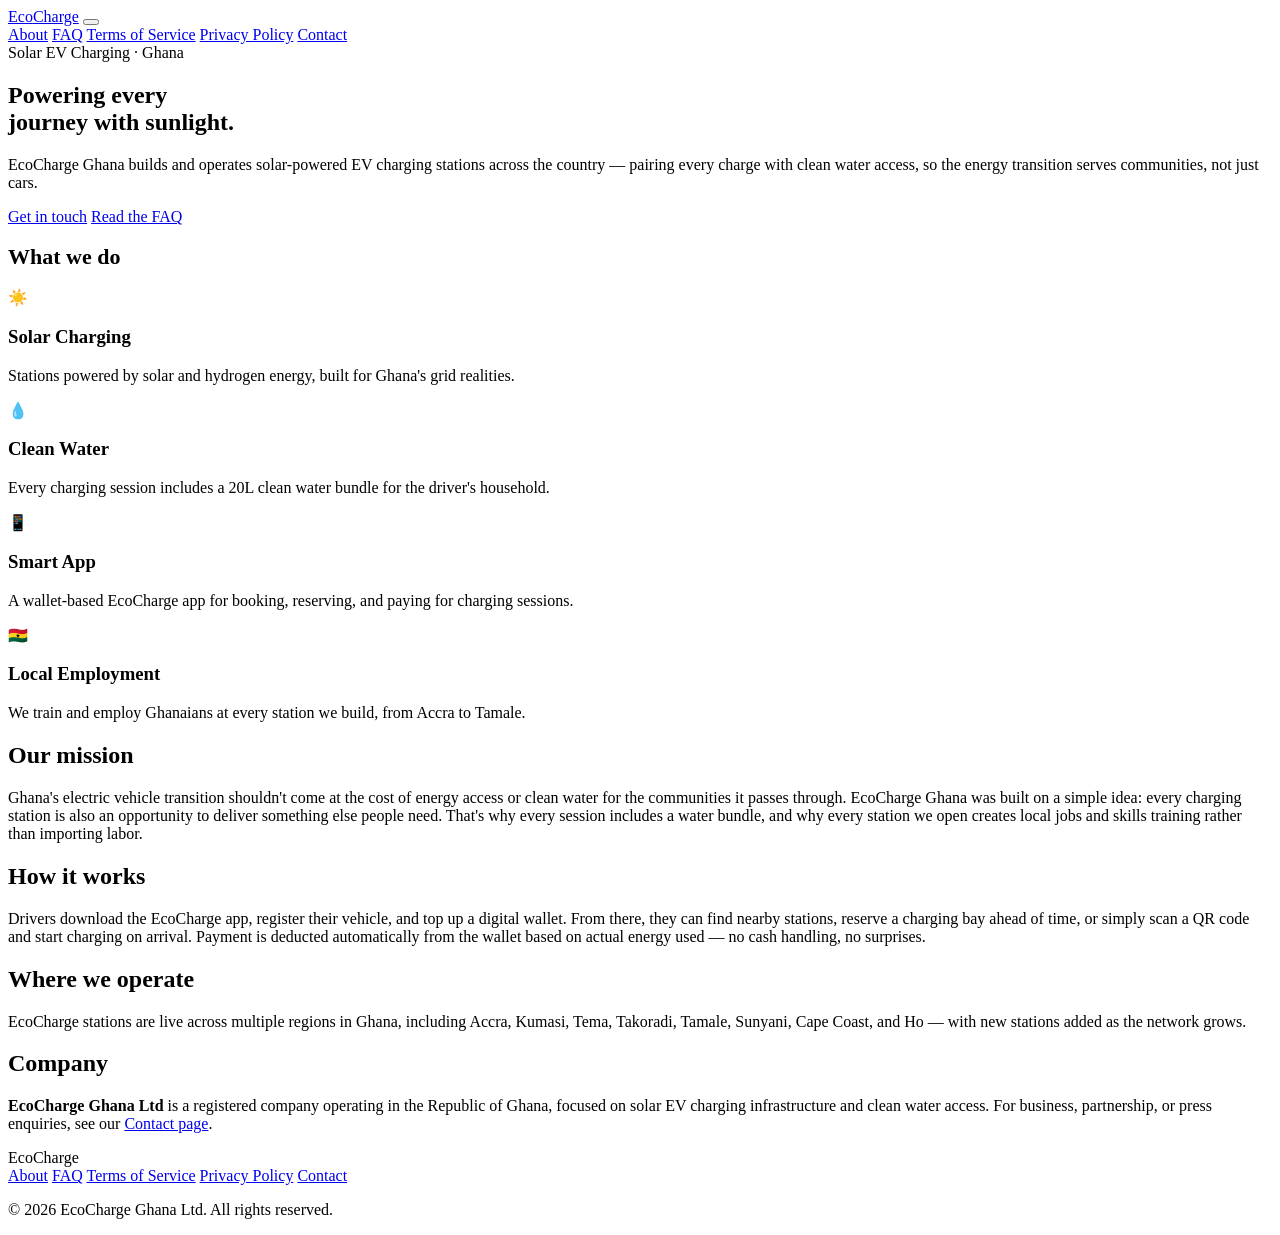
==== index.html @ e4d76555 "Add files via upload" ====
<!DOCTYPE html>
<html lang="en">
<head>
<meta charset="UTF-8">
<meta name="viewport" content="width=device-width, initial-scale=1.0">
<title>EcoCharge Ghana — Solar EV Charging Across Ghana</title>
<meta name="description" content="EcoCharge Ghana operates solar-powered EV charging stations across Ghana, pairing every charge with clean water access and a smart charging app.">
<link rel="stylesheet" href="style.css">
</head>
<body>

<header class="site">
  <div class="nav-wrap">
    <a href="index.html" class="brand"><span class="dot"></span><span class="eco">Eco</span><span class="charge">Charge</span></a>
    <button class="nav-toggle" aria-label="Toggle menu" onclick="document.querySelector('nav.links').classList.toggle('open')">
      <span></span><span></span><span></span>
    </button>
    <nav class="links">
      <a href="index.html" class="active">About</a>
      <a href="faq.html">FAQ</a>
      <a href="terms.html">Terms of Service</a>
      <a href="privacy.html">Privacy Policy</a>
      <a href="contact.html">Contact</a>
    </nav>
  </div>
</header>

<section class="hero">
  <div class="sunburst" aria-hidden="true" id="sunburst"></div>
  <div class="hero-eyebrow">Solar EV Charging · Ghana</div>
  <h1>Powering every<br>journey with <span class="accent">sunlight.</span></h1>
  <p class="lede">EcoCharge Ghana builds and operates solar-powered EV charging stations across the country — pairing every charge with clean water access, so the energy transition serves communities, not just cars.</p>
  <div class="cta-row">
    <a href="contact.html" class="btn btn-primary">Get in touch</a>
    <a href="faq.html" class="btn btn-ghost">Read the FAQ</a>
  </div>
</section>

<section class="pillars">
  <h2 style="font-size:22px;">What we do</h2>
  <div class="pillars-grid">
    <div class="pillar">
      <div class="icon">☀️</div>
      <h3>Solar Charging</h3>
      <p>Stations powered by solar and hydrogen energy, built for Ghana's grid realities.</p>
    </div>
    <div class="pillar">
      <div class="icon">💧</div>
      <h3>Clean Water</h3>
      <p>Every charging session includes a 20L clean water bundle for the driver's household.</p>
    </div>
    <div class="pillar">
      <div class="icon">📱</div>
      <h3>Smart App</h3>
      <p>A wallet-based EcoCharge app for booking, reserving, and paying for charging sessions.</p>
    </div>
    <div class="pillar">
      <div class="icon">🇬🇭</div>
      <h3>Local Employment</h3>
      <p>We train and employ Ghanaians at every station we build, from Accra to Tamale.</p>
    </div>
  </div>
</section>

<main class="page">
  <section class="block">
    <h2>Our mission</h2>
    <p>Ghana's electric vehicle transition shouldn't come at the cost of energy access or clean water for the communities it passes through. EcoCharge Ghana was built on a simple idea: every charging station is also an opportunity to deliver something else people need. That's why every session includes a water bundle, and why every station we open creates local jobs and skills training rather than importing labor.</p>
  </section>

  <section class="block">
    <h2>How it works</h2>
    <p>Drivers download the EcoCharge app, register their vehicle, and top up a digital wallet. From there, they can find nearby stations, reserve a charging bay ahead of time, or simply scan a QR code and start charging on arrival. Payment is deducted automatically from the wallet based on actual energy used — no cash handling, no surprises.</p>
  </section>

  <section class="block">
    <h2>Where we operate</h2>
    <p>EcoCharge stations are live across multiple regions in Ghana, including Accra, Kumasi, Tema, Takoradi, Tamale, Sunyani, Cape Coast, and Ho — with new stations added as the network grows.</p>
  </section>

  <div class="divider"></div>

  <section class="block">
    <h2>Company</h2>
    <p><strong>EcoCharge Ghana Ltd</strong> is a registered company operating in the Republic of Ghana, focused on solar EV charging infrastructure and clean water access. For business, partnership, or press enquiries, see our <a href="contact.html">Contact page</a>.</p>
  </section>
</main>

<footer class="site">
  <div class="footer-wrap">
    <div class="brand"><span class="dot"></span><span class="eco">Eco</span><span class="charge">Charge</span></div>
    <div class="footer-links">
      <a href="index.html">About</a>
      <a href="faq.html">FAQ</a>
      <a href="terms.html">Terms of Service</a>
      <a href="privacy.html">Privacy Policy</a>
      <a href="contact.html">Contact</a>
    </div>
  </div>
  <p class="footer-note">© 2026 EcoCharge Ghana Ltd. All rights reserved.</p>
</footer>

<script>
  const rays = document.getElementById('sunburst');
  for (let i = 0; i < 16; i++) {
    const ray = document.createElement('div');
    ray.className = 'ray';
    ray.style.transform = `translate(-50%,0) rotate(${i * (360/16)}deg)`;
    rays.appendChild(ray);
  }
</script>

</body>
</html>
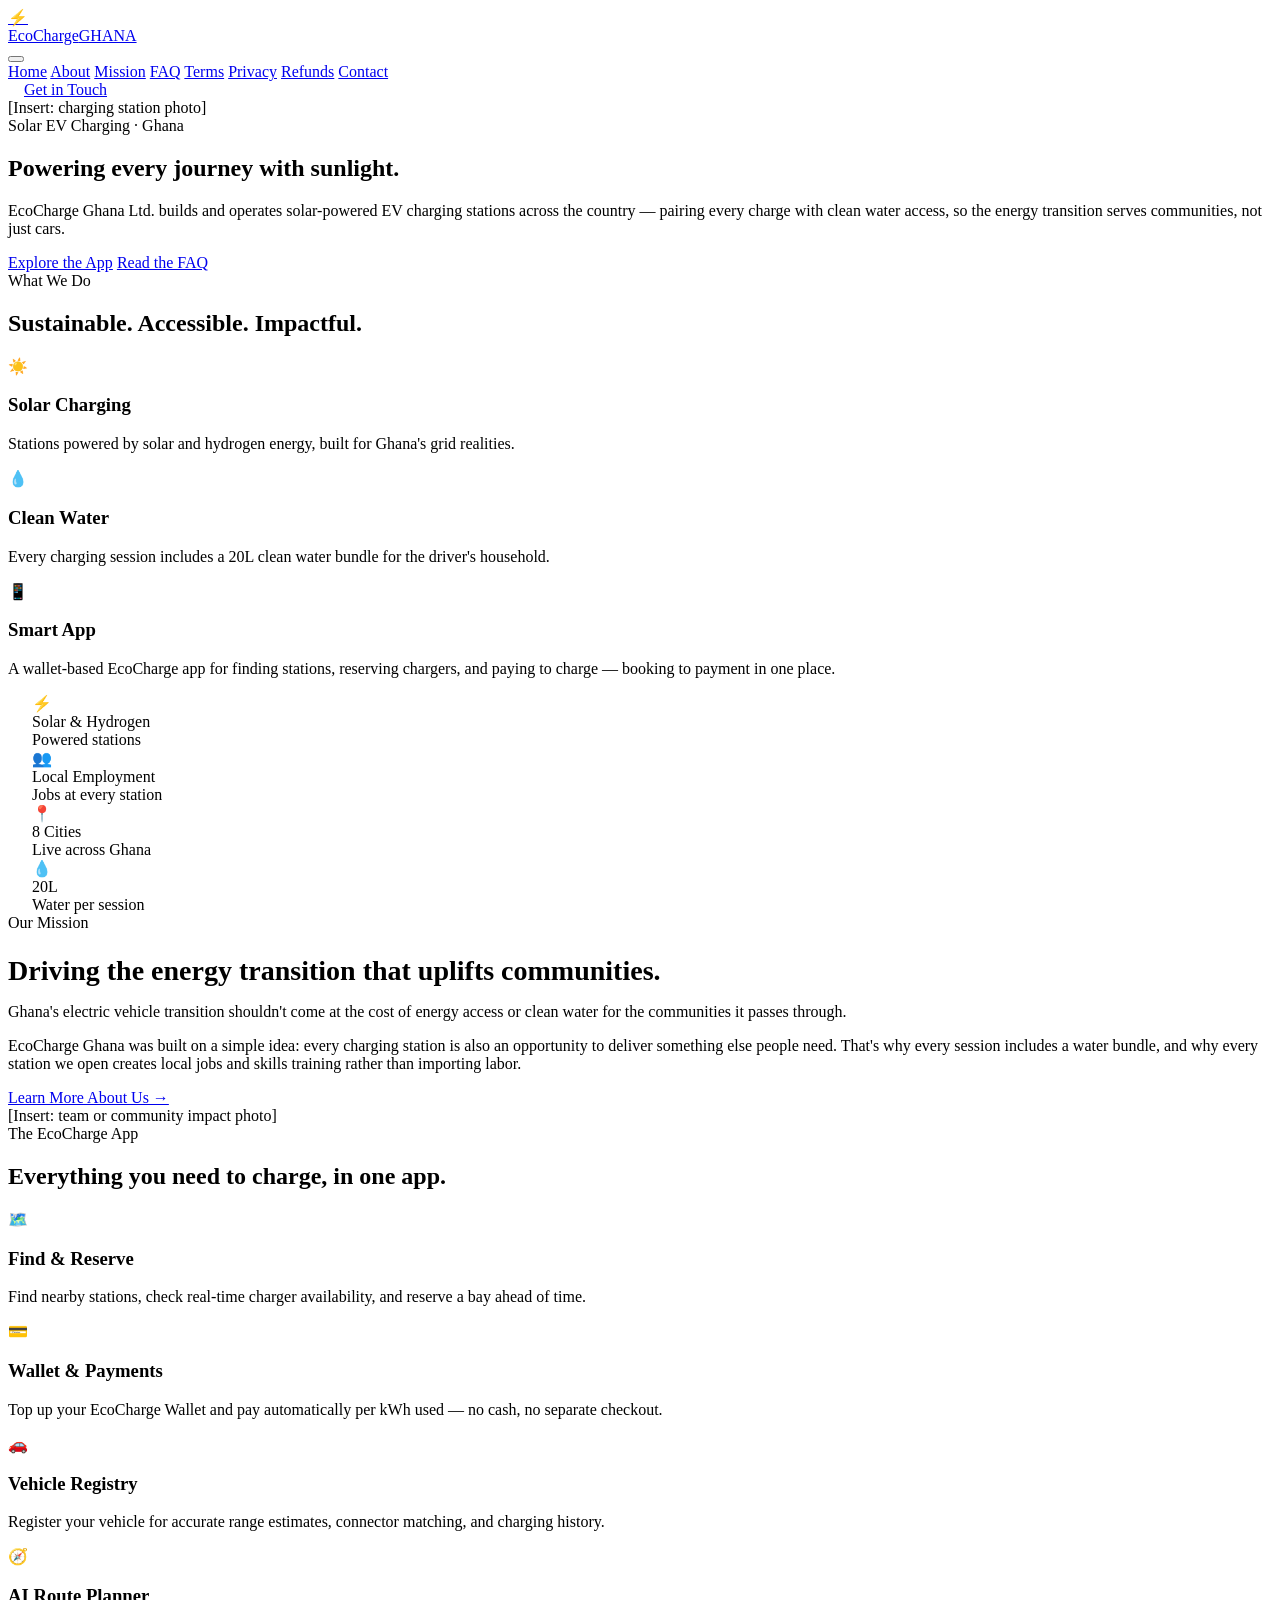
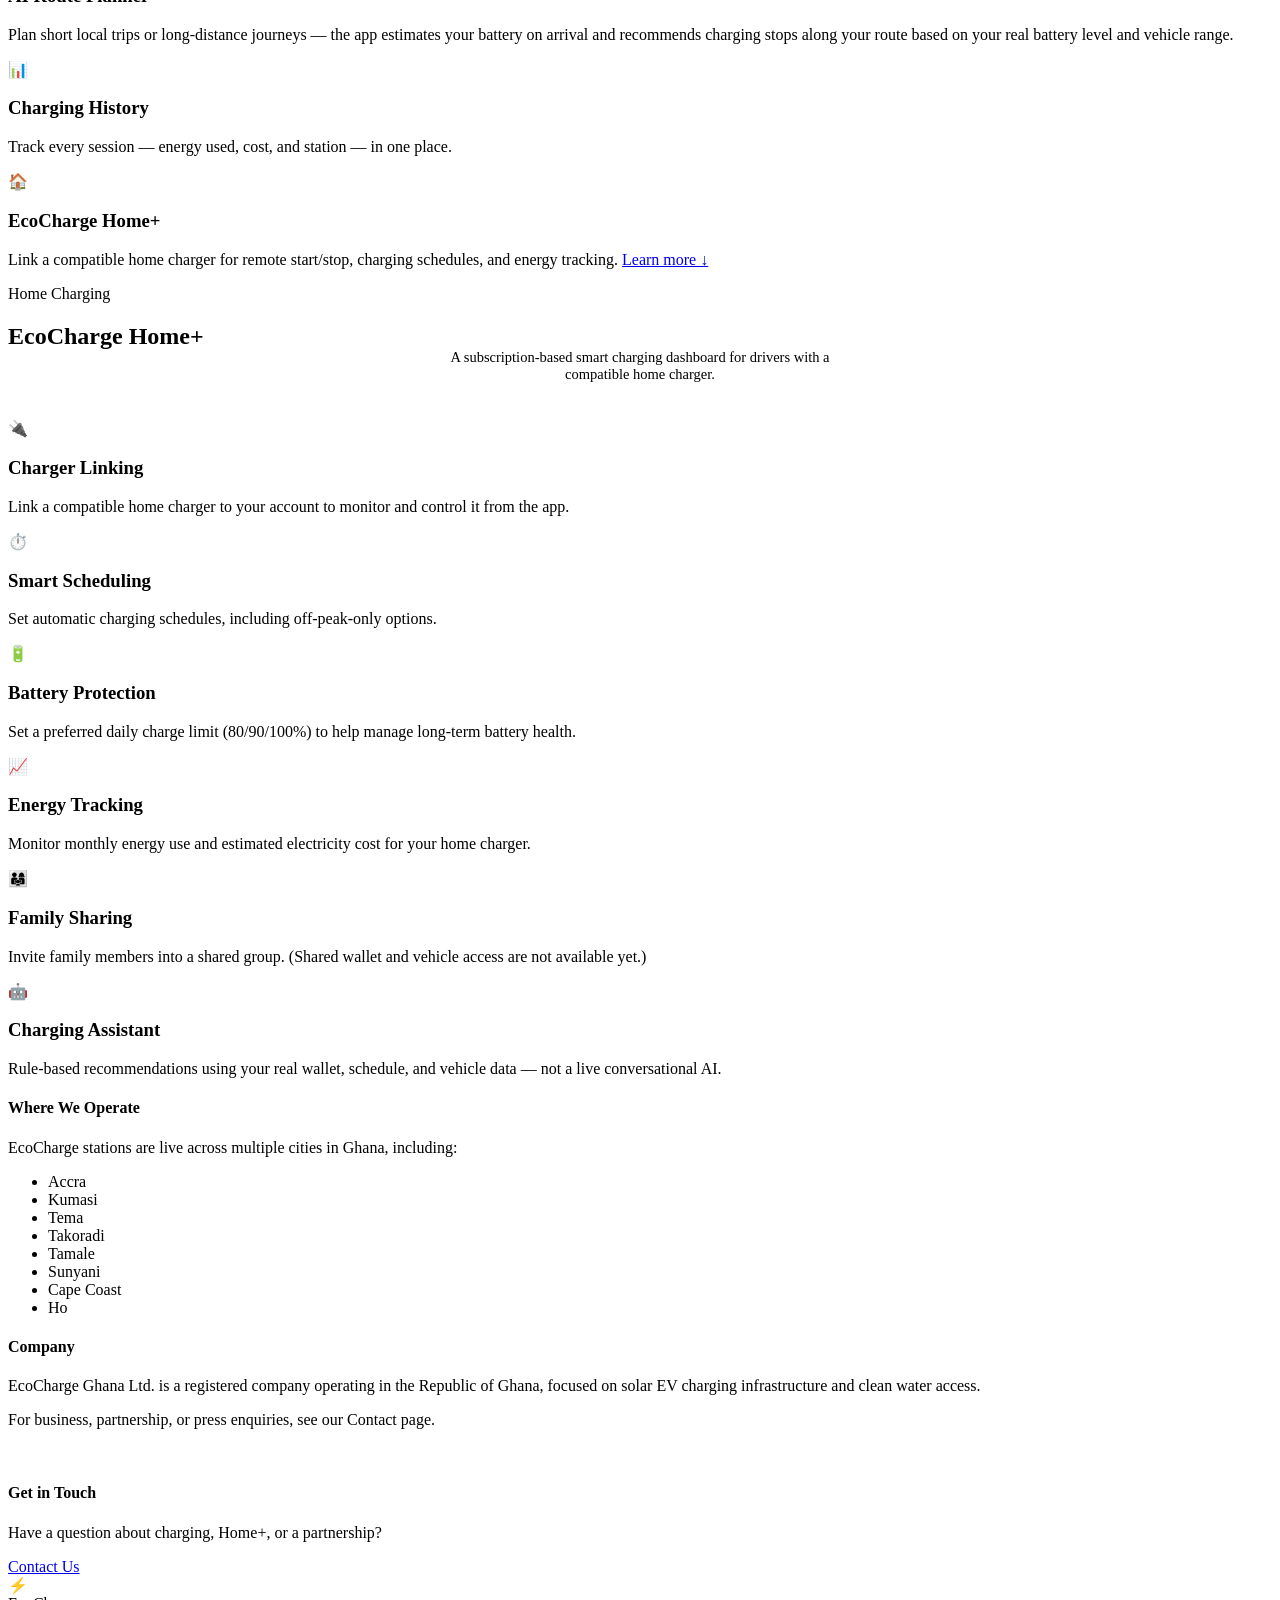
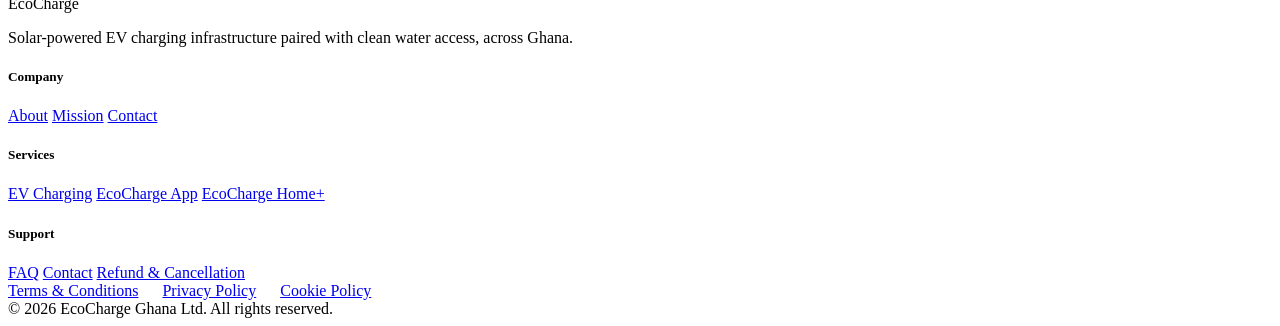
==== commit 9e90785c: "Add files via upload" ====
--- a/index.html
+++ b/index.html
@@ -3,112 +3,229 @@
 <head>
 <meta charset="UTF-8">
 <meta name="viewport" content="width=device-width, initial-scale=1.0">
-<title>EcoCharge Ghana — Solar EV Charging Across Ghana</title>
-<meta name="description" content="EcoCharge Ghana operates solar-powered EV charging stations across Ghana, pairing every charge with clean water access and a smart charging app.">
+<title>EcoCharge Ghana Ltd. — Solar EV Charging Across Ghana</title>
+<meta name="description" content="EcoCharge Ghana Ltd. operates solar-powered EV charging stations across Ghana, pairing every charge with clean water access and a smart charging app with wallet, reservations, and AI trip planning.">
 <link rel="stylesheet" href="style.css">
 </head>
 <body>
 
 <header class="site">
   <div class="nav-wrap">
-    <a href="index.html" class="brand"><span class="dot"></span><span class="eco">Eco</span><span class="charge">Charge</span></a>
+    <a href="index.html" class="brand">
+      <div class="mark">⚡</div>
+      <div class="name">EcoCharge<span class="sub">GHANA</span></div>
+    </a>
     <button class="nav-toggle" aria-label="Toggle menu" onclick="document.querySelector('nav.links').classList.toggle('open')">
       <span></span><span></span><span></span>
     </button>
     <nav class="links">
-      <a href="index.html" class="active">About</a>
+      <a href="index.html" class="active">Home</a>
+      <a href="index.html#about">About</a>
+      <a href="index.html#mission">Mission</a>
       <a href="faq.html">FAQ</a>
-      <a href="terms.html">Terms of Service</a>
-      <a href="privacy.html">Privacy Policy</a>
+      <a href="terms.html">Terms</a>
+      <a href="privacy.html">Privacy</a>
+      <a href="refund.html">Refunds</a>
       <a href="contact.html">Contact</a>
     </nav>
+    <a href="contact.html" class="btn btn-primary" style="margin-left:16px;">Get in Touch</a>
   </div>
 </header>
 
 <section class="hero">
-  <div class="sunburst" aria-hidden="true" id="sunburst"></div>
-  <div class="hero-eyebrow">Solar EV Charging · Ghana</div>
-  <h1>Powering every<br>journey with <span class="accent">sunlight.</span></h1>
-  <p class="lede">EcoCharge Ghana builds and operates solar-powered EV charging stations across the country — pairing every charge with clean water access, so the energy transition serves communities, not just cars.</p>
-  <div class="cta-row">
-    <a href="contact.html" class="btn btn-primary">Get in touch</a>
-    <a href="faq.html" class="btn btn-ghost">Read the FAQ</a>
-  </div>
-</section>
-
-<section class="pillars">
-  <h2 style="font-size:22px;">What we do</h2>
-  <div class="pillars-grid">
-    <div class="pillar">
+  <div class="hero-photo-placeholder"><span class="ph-label">[Insert: charging station photo]</span></div>
+  <div class="hero-inner">
+    <div class="hero-eyebrow">Solar EV Charging · Ghana</div>
+    <h1>Powering every journey with <span class="accent">sunlight.</span></h1>
+    <p class="lede">EcoCharge Ghana Ltd. builds and operates solar-powered EV charging stations across the country — pairing every charge with clean water access, so the energy transition serves communities, not just cars.</p>
+    <div class="cta-row">
+      <a href="index.html#app" class="btn btn-primary">Explore the App</a>
+      <a href="faq.html" class="btn btn-white">Read the FAQ</a>
+    </div>
+  </div>
+</section>
+
+<section class="section" id="about">
+  <span class="section-label">What We Do</span>
+  <h2 class="section-title">Sustainable. Accessible. Impactful.</h2>
+  <div class="grid-3">
+    <div class="feature-card">
       <div class="icon">☀️</div>
       <h3>Solar Charging</h3>
       <p>Stations powered by solar and hydrogen energy, built for Ghana's grid realities.</p>
     </div>
-    <div class="pillar">
+    <div class="feature-card">
       <div class="icon">💧</div>
       <h3>Clean Water</h3>
       <p>Every charging session includes a 20L clean water bundle for the driver's household.</p>
     </div>
-    <div class="pillar">
+    <div class="feature-card">
       <div class="icon">📱</div>
       <h3>Smart App</h3>
-      <p>A wallet-based EcoCharge app for booking, reserving, and paying for charging sessions.</p>
-    </div>
-    <div class="pillar">
-      <div class="icon">🇬🇭</div>
-      <h3>Local Employment</h3>
-      <p>We train and employ Ghanaians at every station we build, from Accra to Tamale.</p>
-    </div>
-  </div>
-</section>
-
-<main class="page">
-  <section class="block">
-    <h2>Our mission</h2>
-    <p>Ghana's electric vehicle transition shouldn't come at the cost of energy access or clean water for the communities it passes through. EcoCharge Ghana was built on a simple idea: every charging station is also an opportunity to deliver something else people need. That's why every session includes a water bundle, and why every station we open creates local jobs and skills training rather than importing labor.</p>
-  </section>
-
-  <section class="block">
-    <h2>How it works</h2>
-    <p>Drivers download the EcoCharge app, register their vehicle, and top up a digital wallet. From there, they can find nearby stations, reserve a charging bay ahead of time, or simply scan a QR code and start charging on arrival. Payment is deducted automatically from the wallet based on actual energy used — no cash handling, no surprises.</p>
-  </section>
-
-  <section class="block">
-    <h2>Where we operate</h2>
-    <p>EcoCharge stations are live across multiple regions in Ghana, including Accra, Kumasi, Tema, Takoradi, Tamale, Sunyani, Cape Coast, and Ho — with new stations added as the network grows.</p>
-  </section>
-
-  <div class="divider"></div>
-
-  <section class="block">
-    <h2>Company</h2>
-    <p><strong>EcoCharge Ghana Ltd</strong> is a registered company operating in the Republic of Ghana, focused on solar EV charging infrastructure and clean water access. For business, partnership, or press enquiries, see our <a href="contact.html">Contact page</a>.</p>
-  </section>
-</main>
+      <p>A wallet-based EcoCharge app for finding stations, reserving chargers, and paying to charge — booking to payment in one place.</p>
+    </div>
+  </div>
+</section>
+
+<div style="padding: 0 24px;">
+  <div class="stat-band">
+    <div class="stat-item"><span class="stat-icon">⚡</span><div><div class="stat-num">Solar &amp; Hydrogen</div><div class="stat-label">Powered stations</div></div></div>
+    <div class="stat-item"><span class="stat-icon">👥</span><div><div class="stat-num">Local Employment</div><div class="stat-label">Jobs at every station</div></div></div>
+    <div class="stat-item"><span class="stat-icon">📍</span><div><div class="stat-num">8 Cities</div><div class="stat-label">Live across Ghana</div></div></div>
+    <div class="stat-item"><span class="stat-icon">💧</span><div><div class="stat-num">20L</div><div class="stat-label">Water per session</div></div></div>
+  </div>
+</div>
+
+<section class="mission-split" id="mission">
+  <div class="mission-inner">
+    <div>
+      <span class="section-label" style="text-align:left;">Our Mission</span>
+      <h2 style="font-size: 28px; margin-bottom: 16px;">Driving the energy transition that uplifts communities.</h2>
+      <p>Ghana's electric vehicle transition shouldn't come at the cost of energy access or clean water for the communities it passes through.</p>
+      <p>EcoCharge Ghana was built on a simple idea: every charging station is also an opportunity to deliver something else people need. That's why every session includes a water bundle, and why every station we open creates local jobs and skills training rather than importing labor.</p>
+      <a href="contact.html" class="btn btn-outline" style="margin-top:8px;">Learn More About Us →</a>
+    </div>
+    <div class="mission-photo-placeholder">[Insert: team or community impact photo]</div>
+  </div>
+</section>
+
+<section class="section" id="app">
+  <span class="section-label">The EcoCharge App</span>
+  <h2 class="section-title">Everything you need to charge, in one app.</h2>
+  <div class="grid-3">
+    <div class="feature-card">
+      <div class="icon">🗺️</div>
+      <h3>Find &amp; Reserve</h3>
+      <p>Find nearby stations, check real-time charger availability, and reserve a bay ahead of time.</p>
+    </div>
+    <div class="feature-card">
+      <div class="icon">💳</div>
+      <h3>Wallet &amp; Payments</h3>
+      <p>Top up your EcoCharge Wallet and pay automatically per kWh used — no cash, no separate checkout.</p>
+    </div>
+    <div class="feature-card">
+      <div class="icon">🚗</div>
+      <h3>Vehicle Registry</h3>
+      <p>Register your vehicle for accurate range estimates, connector matching, and charging history.</p>
+    </div>
+    <div class="feature-card">
+      <div class="icon">🧭</div>
+      <h3>AI Route Planner</h3>
+      <p>Plan short local trips or long-distance journeys — the app estimates your battery on arrival and recommends charging stops along your route based on your real battery level and vehicle range.</p>
+    </div>
+    <div class="feature-card">
+      <div class="icon">📊</div>
+      <h3>Charging History</h3>
+      <p>Track every session — energy used, cost, and station — in one place.</p>
+    </div>
+    <div class="feature-card">
+      <div class="icon">🏠</div>
+      <h3>EcoCharge Home+</h3>
+      <p>Link a compatible home charger for remote start/stop, charging schedules, and energy tracking. <a href="index.html#homeplus">Learn more ↓</a></p>
+    </div>
+  </div>
+</section>
+
+<section class="section" id="homeplus" style="background: var(--card); border-radius: var(--radius); max-width: var(--wide);">
+  <span class="section-label">Home Charging</span>
+  <h2 class="section-title">EcoCharge Home+</h2>
+  <p style="text-align:center; max-width: 56ch; margin: -20px auto 36px; color: var(--muted); font-size: 14.5px;">
+    A subscription-based smart charging dashboard for drivers with a compatible home charger.
+  </p>
+  <div class="grid-3">
+    <div class="feature-card">
+      <div class="icon">🔌</div>
+      <h3>Charger Linking</h3>
+      <p>Link a compatible home charger to your account to monitor and control it from the app.</p>
+    </div>
+    <div class="feature-card">
+      <div class="icon">⏱️</div>
+      <h3>Smart Scheduling</h3>
+      <p>Set automatic charging schedules, including off-peak-only options.</p>
+    </div>
+    <div class="feature-card">
+      <div class="icon">🔋</div>
+      <h3>Battery Protection</h3>
+      <p>Set a preferred daily charge limit (80/90/100%) to help manage long-term battery health.</p>
+    </div>
+    <div class="feature-card">
+      <div class="icon">📈</div>
+      <h3>Energy Tracking</h3>
+      <p>Monitor monthly energy use and estimated electricity cost for your home charger.</p>
+    </div>
+    <div class="feature-card">
+      <div class="icon">👨‍👩‍👧</div>
+      <h3>Family Sharing</h3>
+      <p>Invite family members into a shared group. (Shared wallet and vehicle access are not available yet.)</p>
+    </div>
+    <div class="feature-card">
+      <div class="icon">🤖</div>
+      <h3>Charging Assistant</h3>
+      <p>Rule-based recommendations using your real wallet, schedule, and vehicle data — not a live conversational AI.</p>
+    </div>
+  </div>
+</section>
+
+<div class="lower-band">
+  <div class="lower-inner">
+    <div>
+      <h4>Where We Operate</h4>
+      <p>EcoCharge stations are live across multiple cities in Ghana, including:</p>
+      <ul class="region-list">
+        <li>Accra</li><li>Kumasi</li>
+        <li>Tema</li><li>Takoradi</li>
+        <li>Tamale</li><li>Sunyani</li>
+        <li>Cape Coast</li><li>Ho</li>
+      </ul>
+    </div>
+    <div>
+      <h4>Company</h4>
+      <p>EcoCharge Ghana Ltd. is a registered company operating in the Republic of Ghana, focused on solar EV charging infrastructure and clean water access.</p>
+      <p>For business, partnership, or press enquiries, see our Contact page.</p>
+      <a href="contact.html" class="btn btn-outline" style="border-color: rgba(255,255,255,0.25); color: #fff;">About EcoCharge</a>
+    </div>
+    <div>
+      <h4>Get in Touch</h4>
+      <p>Have a question about charging, Home+, or a partnership?</p>
+      <a href="contact.html" class="btn btn-primary">Contact Us</a>
+    </div>
+  </div>
+</div>
 
 <footer class="site">
-  <div class="footer-wrap">
-    <div class="brand"><span class="dot"></span><span class="eco">Eco</span><span class="charge">Charge</span></div>
-    <div class="footer-links">
-      <a href="index.html">About</a>
+  <div class="footer-inner">
+    <div>
+      <div class="brand"><div class="mark">⚡</div><div class="name">EcoCharge<span class="sub" style="color:rgba(255,255,255,0.5);">GHANA</span></div></div>
+      <p class="desc">Solar-powered EV charging infrastructure paired with clean water access, across Ghana.</p>
+    </div>
+    <div class="footer-col">
+      <h5>Company</h5>
+      <a href="index.html#about">About</a>
+      <a href="index.html#mission">Mission</a>
+      <a href="contact.html">Contact</a>
+    </div>
+    <div class="footer-col">
+      <h5>Services</h5>
+      <a href="index.html#app">EV Charging</a>
+      <a href="index.html#app">EcoCharge App</a>
+      <a href="index.html#homeplus">EcoCharge Home+</a>
+    </div>
+    <div class="footer-col">
+      <h5>Support</h5>
       <a href="faq.html">FAQ</a>
-      <a href="terms.html">Terms of Service</a>
+      <a href="contact.html">Contact</a>
+      <a href="refund.html">Refund &amp; Cancellation</a>
+    </div>
+  </div>
+  <div class="footer-inner" style="grid-template-columns: 1fr; margin-bottom: 0; padding-top: 0;">
+    <div class="footer-col" style="display:flex; gap: 24px; flex-wrap: wrap;">
+      <a href="terms.html">Terms &amp; Conditions</a>
       <a href="privacy.html">Privacy Policy</a>
-      <a href="contact.html">Contact</a>
-    </div>
-  </div>
-  <p class="footer-note">© 2026 EcoCharge Ghana Ltd. All rights reserved.</p>
+      <a href="cookies.html">Cookie Policy</a>
+    </div>
+  </div>
+  <div class="footer-bottom">© 2026 EcoCharge Ghana Ltd. All rights reserved.</div>
 </footer>
-
-<script>
-  const rays = document.getElementById('sunburst');
-  for (let i = 0; i < 16; i++) {
-    const ray = document.createElement('div');
-    ray.className = 'ray';
-    ray.style.transform = `translate(-50%,0) rotate(${i * (360/16)}deg)`;
-    rays.appendChild(ray);
-  }
-</script>
 
 </body>
 </html>
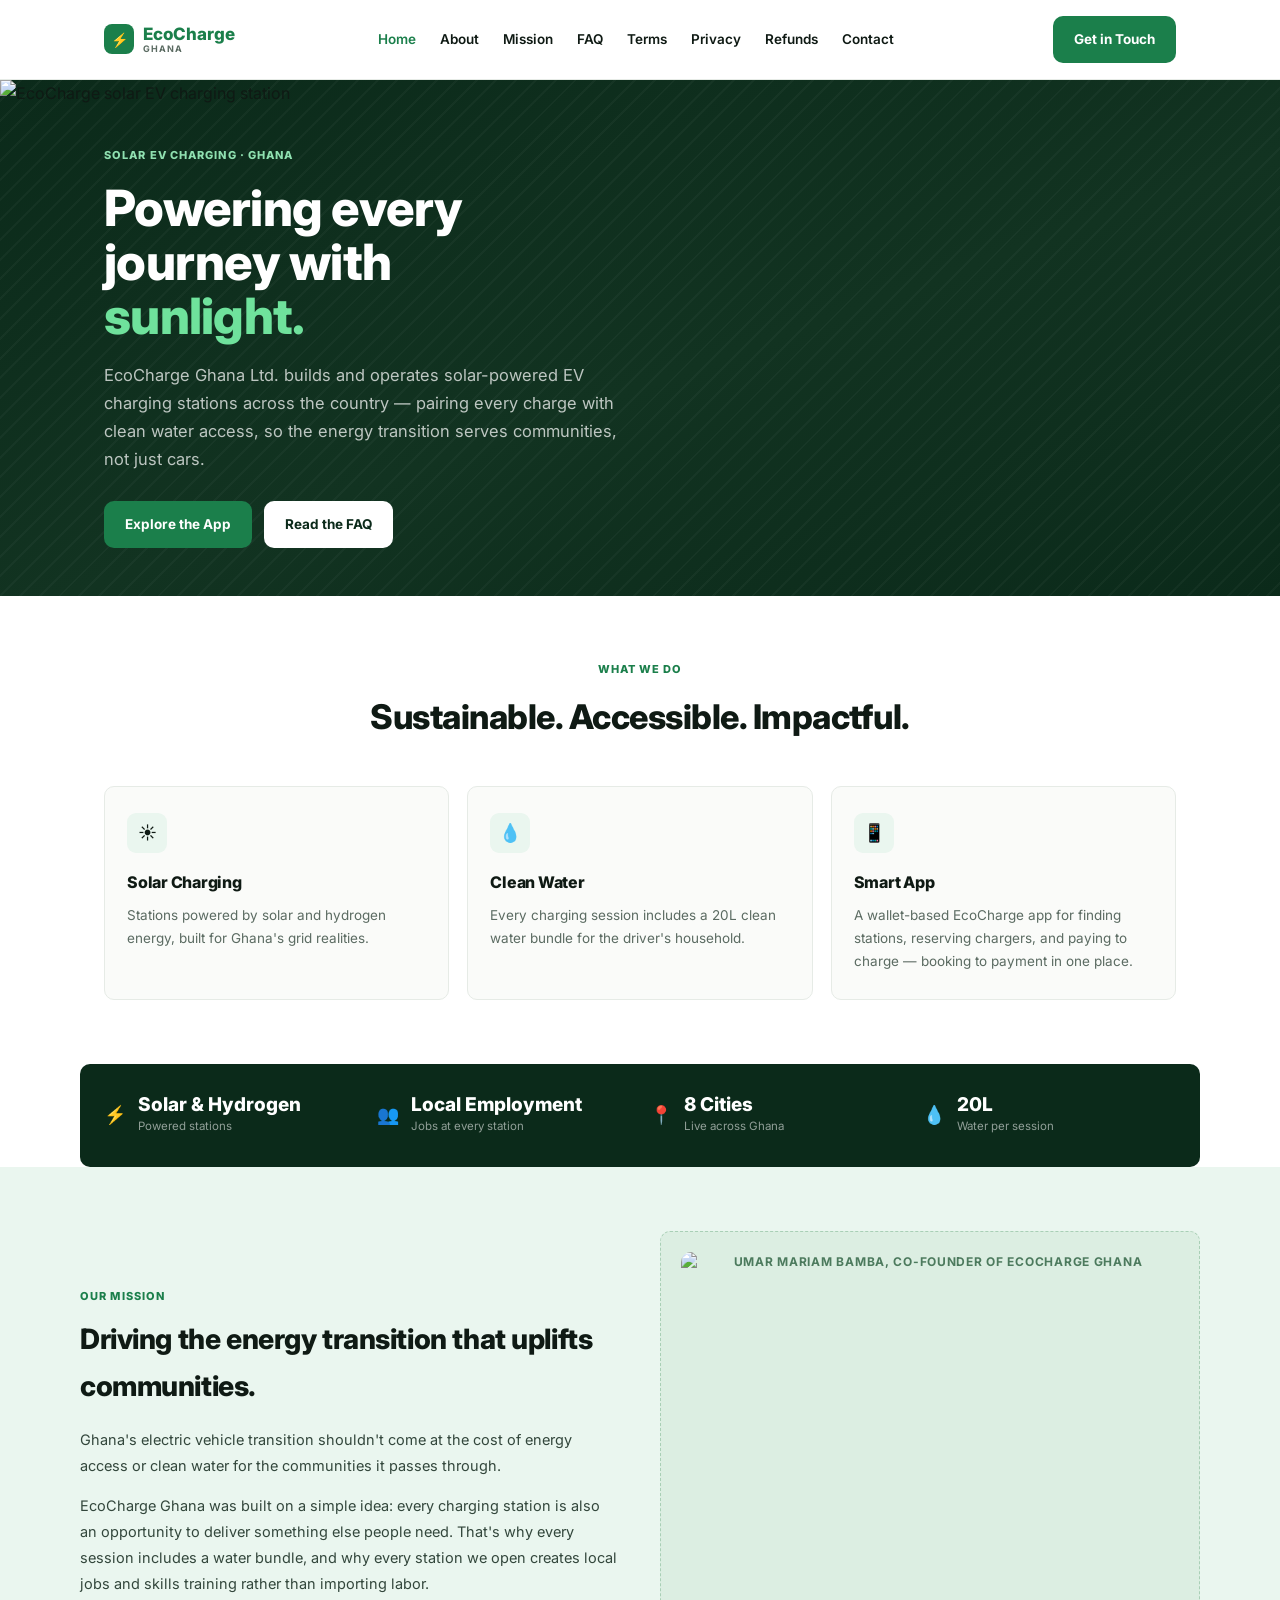
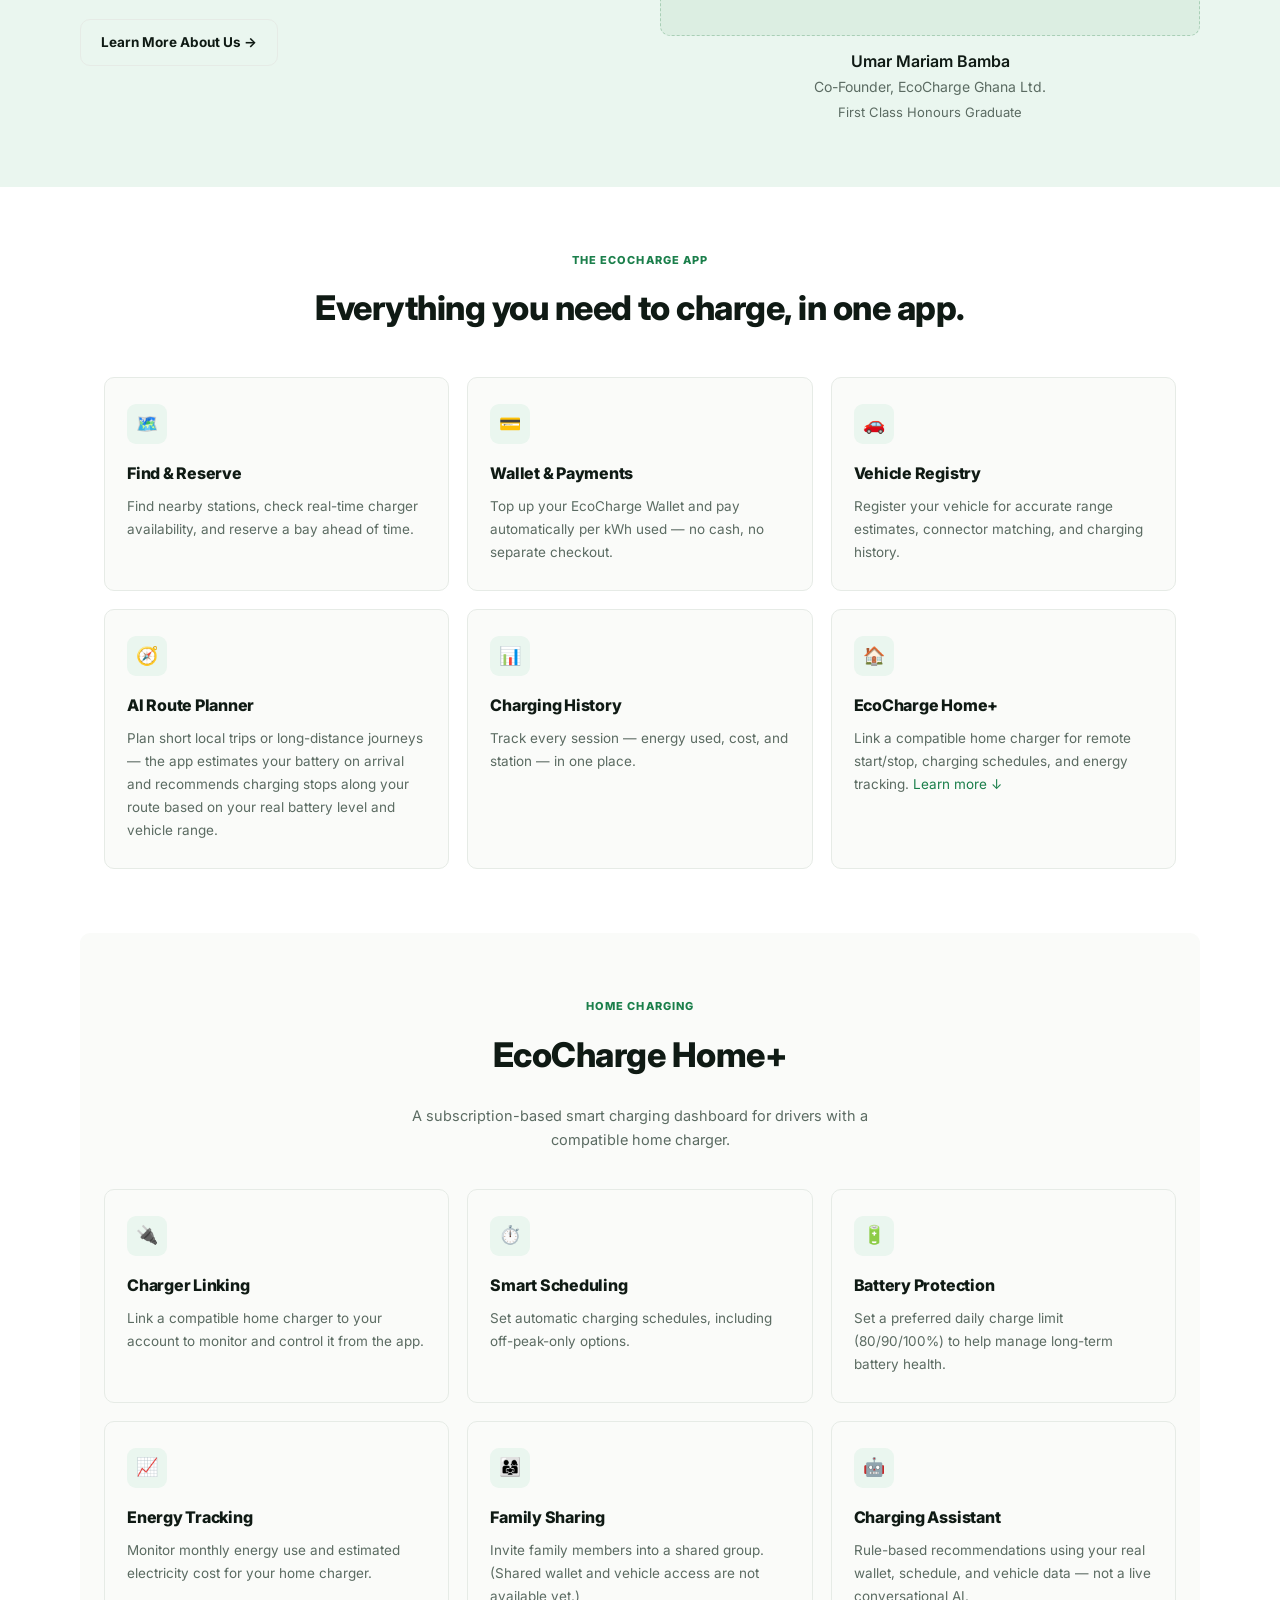
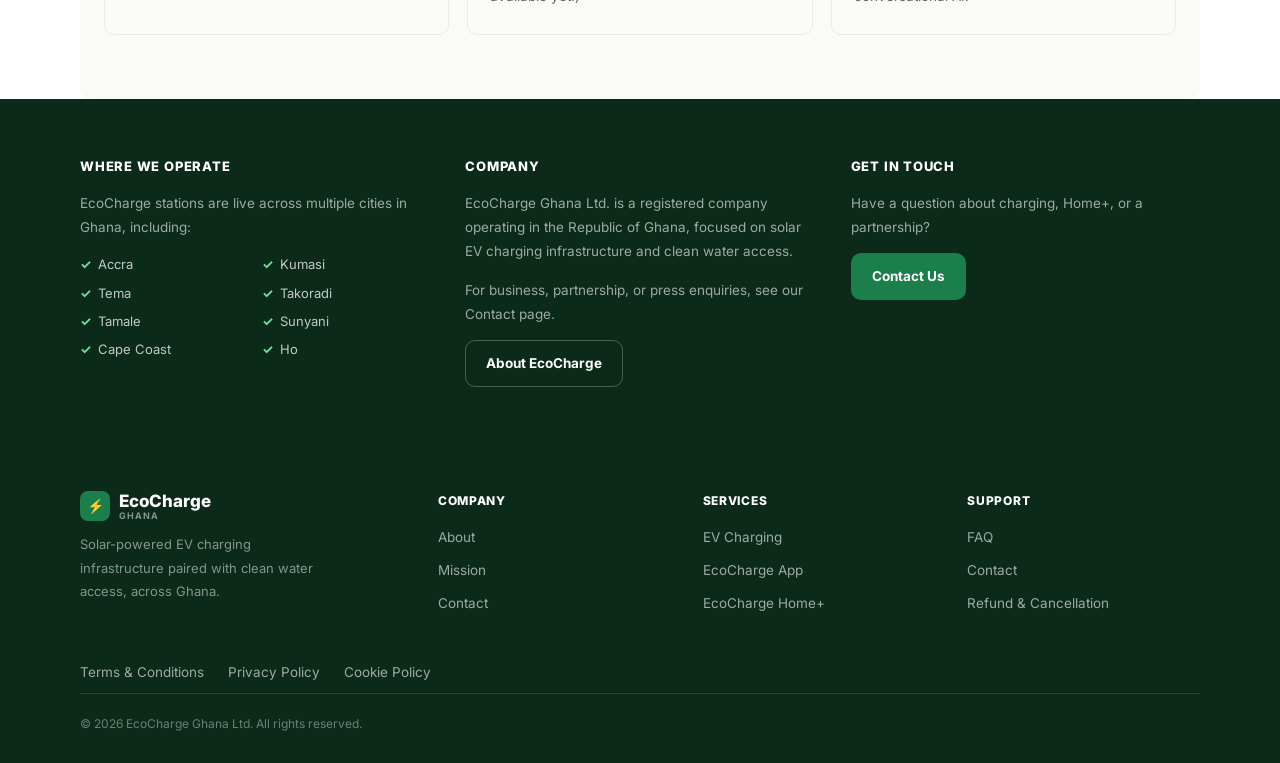
==== commit d1d0b90e: "Update index.html" ====
--- a/index.html
+++ b/index.html
@@ -33,7 +33,9 @@
 </header>
 
 <section class="hero">
-  <div class="hero-photo-placeholder"><span class="ph-label">[Insert: charging station photo]</span></div>
+  <div class="hero-photo-placeholder">
+    <img src="images/station-hero.jpg" alt="EcoCharge solar EV charging station" style="width:100%; height:100%; object-fit:cover; display:block;">
+  </div>
   <div class="hero-inner">
     <div class="hero-eyebrow">Solar EV Charging · Ghana</div>
     <h1>Powering every journey with <span class="accent">sunlight.</span></h1>
@@ -85,7 +87,16 @@
       <p>EcoCharge Ghana was built on a simple idea: every charging station is also an opportunity to deliver something else people need. That's why every session includes a water bundle, and why every station we open creates local jobs and skills training rather than importing labor.</p>
       <a href="contact.html" class="btn btn-outline" style="margin-top:8px;">Learn More About Us →</a>
     </div>
-    <div class="mission-photo-placeholder">[Insert: team or community impact photo]</div>
+       <div>
+      <div class="mission-photo-placeholder">
+        <img src="images/cofounder.jpg" alt="Umar Mariam Bamba, Co-Founder of EcoCharge Ghana" style="width:100%; height:100%; object-fit:cover; display:block; border-radius: var(--radius, 12px);">
+      </div>
+      <div style="text-align:center; margin-top:12px;">
+        <div style="font-weight:600; font-size:16px;">Umar Mariam Bamba</div>
+        <div style="color:var(--muted); font-size:14px;">Co-Founder, EcoCharge Ghana Ltd.</div>
+        <div style="color:var(--muted); font-size:13px; margin-top:2px;">First Class Honours Graduate</div>
+      </div>
+    </div>
   </div>
 </section>
 
--- a/style.css
+++ b/style.css
@@ -0,0 +1,224 @@
+/* ============================================================
+   EcoCharge Ghana — Public Website v2
+   Design direction: professional Ghanaian clean-energy/tech company.
+   Green primary, deep-forest dark sections, clean white sections.
+   Minimal rounding (8-10px), no glassmorphism, no heavy gradients.
+   Typography: Inter throughout (one clean sans, no serif pairing).
+   ============================================================ */
+
+@import url('https://fonts.googleapis.com/css2?family=Inter:wght@400;500;600;700;800;900&display=swap');
+
+:root {
+  --bg: #FFFFFF;
+  --ink: #0F1A14;
+  --green: #1B7F4B;
+  --green-dark: #135C38;
+  --green-pale: #EAF6EF;
+  --forest: #0B2A1A;
+  --forest-2: #0E3521;
+  --muted: #5B6B62;
+  --line: #E6EBE6;
+  --card: #FAFBF9;
+  --max: 760px;
+  --wide: 1120px;
+  --radius: 10px;
+}
+
+* { box-sizing: border-box; margin: 0; padding: 0; }
+html { scroll-behavior: smooth; }
+body {
+  background: var(--bg);
+  color: var(--ink);
+  font-family: 'Inter', sans-serif;
+  font-size: 16px;
+  line-height: 1.7;
+  -webkit-font-smoothing: antialiased;
+}
+a { color: var(--green); text-decoration: none; }
+a:hover { text-decoration: underline; }
+a:focus-visible, button:focus-visible { outline: 2px solid var(--green); outline-offset: 3px; }
+h1, h2, h3 { font-family: 'Inter', sans-serif; font-weight: 800; letter-spacing: -0.015em; color: var(--ink); }
+img { max-width: 100%; display: block; }
+
+/* ── NAV ── */
+header.site {
+  position: sticky; top: 0; z-index: 50;
+  background: rgba(255,255,255,0.95);
+  backdrop-filter: blur(8px);
+  border-bottom: 1px solid var(--line);
+}
+.nav-wrap {
+  max-width: var(--wide); margin: 0 auto;
+  display: flex; align-items: center; justify-content: space-between;
+  padding: 16px 24px;
+}
+.brand { display: flex; align-items: center; gap: 9px; }
+.brand .mark {
+  width: 30px; height: 30px; border-radius: 8px;
+  background: var(--green); display: flex; align-items: center; justify-content: center;
+  color: #fff; font-size: 14px;
+}
+.brand .name { font-weight: 800; font-size: 17px; line-height: 1.1; }
+.brand .name .sub { display: block; font-size: 9px; font-weight: 700; letter-spacing: 0.12em; color: var(--muted); margin-top: 1px; }
+
+nav.links { display: flex; gap: 24px; align-items: center; }
+nav.links a { color: var(--ink); font-weight: 600; font-size: 13.5px; }
+nav.links a:hover { color: var(--green); text-decoration: none; }
+nav.links a.active { color: var(--green); }
+
+.nav-toggle { display: none; background: none; border: none; cursor: pointer; padding: 6px; }
+.nav-toggle span { display: block; width: 20px; height: 2px; background: var(--ink); margin: 5px 0; }
+
+@media (max-width: 860px) {
+  nav.links {
+    position: absolute; top: 100%; left: 0; right: 0;
+    background: var(--bg); border-bottom: 1px solid var(--line);
+    flex-direction: column; align-items: flex-start; gap: 0; padding: 6px 0;
+    display: none;
+  }
+  nav.links.open { display: flex; }
+  nav.links a { padding: 13px 24px; width: 100%; border-bottom: 1px solid var(--line); }
+  .nav-toggle { display: block; }
+}
+
+.btn {
+  display: inline-flex; align-items: center; gap: 7px;
+  font-weight: 700; font-size: 13.5px;
+  padding: 11px 20px; border-radius: var(--radius); cursor: pointer; border: 1.5px solid transparent;
+}
+.btn-primary { background: var(--green); color: #fff; }
+.btn-primary:hover { background: var(--green-dark); text-decoration: none; }
+.btn-outline { background: transparent; color: var(--ink); border-color: var(--line); }
+.btn-outline:hover { border-color: var(--green); color: var(--green); text-decoration: none; }
+.btn-white { background: #fff; color: var(--forest); }
+.btn-white:hover { background: #f0f0f0; text-decoration: none; }
+
+/* ── HERO ── */
+.hero {
+  position: relative; overflow: hidden;
+  min-height: 480px;
+  display: flex; align-items: flex-end;
+  background: linear-gradient(160deg, #0B2A1A 0%, #123321 55%, #0B2A1A 100%);
+}
+.hero-photo-placeholder {
+  position: absolute; inset: 0;
+  background: repeating-linear-gradient(135deg, rgba(255,255,255,0.03) 0px, rgba(255,255,255,0.03) 2px, transparent 2px, transparent 14px);
+  display: flex; align-items: center; justify-content: center;
+}
+.hero-photo-placeholder .ph-label {
+  color: rgba(255,255,255,0.25); font-size: 12px; font-weight: 700; letter-spacing: 0.08em; text-transform: uppercase;
+  border: 1.5px dashed rgba(255,255,255,0.2); border-radius: 10px; padding: 10px 18px;
+}
+.hero-inner {
+  position: relative; z-index: 2;
+  max-width: var(--wide); margin: 0 auto; width: 100%;
+  padding: 60px 24px 48px;
+}
+.hero-eyebrow {
+  display: inline-block; font-size: 11px; font-weight: 800; letter-spacing: 0.1em; text-transform: uppercase;
+  color: #8FE0B0; margin-bottom: 16px;
+}
+.hero h1 {
+  color: #fff; font-size: clamp(32px, 5vw, 50px); line-height: 1.08; max-width: 14ch; margin-bottom: 18px;
+}
+.hero h1 .accent { color: #6FE29C; }
+.hero p.lede { color: rgba(255,255,255,0.72); max-width: 52ch; font-size: 16.5px; margin-bottom: 28px; }
+.hero .cta-row { display: flex; gap: 12px; flex-wrap: wrap; }
+
+/* ── SECTIONS ── */
+section.section { max-width: var(--wide); margin: 0 auto; padding: 64px 24px; }
+.section-label { font-size: 11px; font-weight: 800; letter-spacing: 0.1em; text-transform: uppercase; color: var(--green); text-align: center; display: block; margin-bottom: 10px; }
+.section-title { font-size: clamp(24px, 3.4vw, 34px); text-align: center; max-width: 30ch; margin: 0 auto 40px; }
+
+.grid-3 { display: grid; grid-template-columns: repeat(3, 1fr); gap: 18px; }
+@media (max-width: 760px) { .grid-3 { grid-template-columns: 1fr; } }
+.feature-card {
+  background: var(--card); border: 1px solid var(--line); border-radius: var(--radius);
+  padding: 26px 22px;
+}
+.feature-card .icon { width: 40px; height: 40px; border-radius: 9px; background: var(--green-pale); display: flex; align-items: center; justify-content: center; font-size: 18px; margin-bottom: 16px; }
+.feature-card h3 { font-size: 16px; margin-bottom: 8px; }
+.feature-card p { font-size: 13.5px; color: var(--muted); line-height: 1.7; }
+
+/* ── DARK STAT BAND ── */
+.stat-band {
+  background: var(--forest); border-radius: var(--radius);
+  padding: 30px 24px;
+  display: grid; grid-template-columns: repeat(4, 1fr); gap: 20px;
+  max-width: var(--wide); margin: 0 auto;
+}
+@media (max-width: 760px) { .stat-band { grid-template-columns: 1fr 1fr; } }
+.stat-item { display: flex; align-items: center; gap: 12px; }
+.stat-item .stat-icon { color: #6FE29C; font-size: 18px; flex-shrink: 0; }
+.stat-item .stat-num { color: #fff; font-weight: 800; font-size: 19px; line-height: 1.2; }
+.stat-item .stat-label { color: rgba(255,255,255,0.55); font-size: 11.5px; }
+
+/* ── MISSION SPLIT ── */
+.mission-split {
+  background: var(--green-pale);
+  padding: 64px 24px;
+}
+.mission-inner { max-width: var(--wide); margin: 0 auto; display: grid; grid-template-columns: 1fr 1fr; gap: 40px; align-items: center; }
+@media (max-width: 860px) { .mission-inner { grid-template-columns: 1fr; } }
+.mission-inner p { color: #33473C; font-size: 14.5px; margin-bottom: 14px; line-height: 1.8; }
+.mission-photo-placeholder {
+  aspect-ratio: 4/3; border-radius: var(--radius);
+  background: #DCEEE2; border: 1.5px dashed #A9CFB6;
+  display: flex; align-items: center; justify-content: center;
+  color: #4C7A5D; font-size: 12px; font-weight: 700; letter-spacing: 0.06em; text-transform: uppercase; text-align: center; padding: 20px;
+}
+
+/* ── LOWER DARK BAND (where we operate / company / contact) ── */
+.lower-band { background: var(--forest); color: #fff; padding: 56px 24px; }
+.lower-inner { max-width: var(--wide); margin: 0 auto; display: grid; grid-template-columns: 1fr 1fr 1fr; gap: 36px; }
+@media (max-width: 860px) { .lower-inner { grid-template-columns: 1fr; } }
+.lower-inner h4 { color: #fff; font-size: 13px; font-weight: 800; letter-spacing: 0.06em; text-transform: uppercase; margin-bottom: 14px; }
+.lower-inner p { color: rgba(255,255,255,0.6); font-size: 13.5px; line-height: 1.8; margin-bottom: 14px; }
+.region-list { list-style: none; display: grid; grid-template-columns: 1fr 1fr; gap: 6px 14px; }
+.region-list li { color: rgba(255,255,255,0.75); font-size: 13px; display: flex; align-items: center; gap: 7px; }
+.region-list li::before { content: '✓'; color: #6FE29C; font-weight: 700; }
+
+/* ── MAIN (legal/FAQ pages) ── */
+main.page { max-width: var(--max); margin: 0 auto; padding: 0 24px 96px; }
+main.page h1.page-title { font-size: clamp(28px, 4.2vw, 38px); margin: 44px 0 8px; }
+main.page p.subtitle { color: var(--muted); font-size: 14px; margin-bottom: 36px; }
+main.page .decision-flag {
+  background: #FFF7E6; border: 1px solid #F3D98B; color: #7A5B00;
+  border-radius: 8px; padding: 10px 14px; font-size: 12.5px; font-weight: 700; display: inline-block; margin: 4px 0 14px;
+}
+
+section.block { margin-bottom: 40px; }
+section.block h2 { font-size: 19px; margin-bottom: 10px; }
+section.block p, section.block li { color: #2A382F; font-size: 15px; }
+section.block ul { padding-left: 20px; margin-top: 8px; }
+section.block li { margin-bottom: 6px; }
+.divider { height: 1px; background: var(--line); margin: 36px 0; }
+
+/* ── FAQ ── */
+.faq-category { font-size: 12px; font-weight: 800; letter-spacing: 0.08em; text-transform: uppercase; color: var(--green); margin: 30px 0 6px; }
+.faq-category:first-of-type { margin-top: 6px; }
+details.faq-item { border-bottom: 1px solid var(--line); padding: 16px 0; }
+details.faq-item summary { cursor: pointer; font-weight: 700; font-size: 15.5px; list-style: none; display: flex; justify-content: space-between; align-items: center; gap: 12px; }
+details.faq-item summary::-webkit-details-marker { display: none; }
+details.faq-item summary::after { content: '+'; font-size: 19px; color: var(--green); flex-shrink: 0; font-weight: 400; }
+details.faq-item[open] summary::after { content: '–'; }
+details.faq-item .faq-a { margin-top: 10px; color: var(--muted); font-size: 14.5px; }
+
+/* ── CONTACT ── */
+.contact-grid { display: grid; grid-template-columns: 1fr 1fr; gap: 12px; margin-top: 22px; }
+@media (max-width: 600px) { .contact-grid { grid-template-columns: 1fr; } }
+.contact-card { background: var(--card); border: 1px solid var(--line); border-radius: var(--radius); padding: 18px; display: flex; gap: 13px; align-items: flex-start; }
+.contact-card .icon-wrap { width: 34px; height: 34px; border-radius: 8px; background: var(--green-pale); color: var(--green); display: flex; align-items: center; justify-content: center; flex-shrink: 0; font-size: 15px; }
+.contact-card .label { font-size: 10.5px; color: var(--muted); text-transform: uppercase; letter-spacing: 0.05em; margin-bottom: 3px; }
+.contact-card .value { font-weight: 700; font-size: 14.5px; }
+
+/* ── FOOTER ── */
+footer.site { background: var(--forest); color: rgba(255,255,255,0.7); padding: 48px 24px 28px; }
+.footer-inner { max-width: var(--wide); margin: 0 auto; display: grid; grid-template-columns: 1.4fr 1fr 1fr 1fr; gap: 32px; margin-bottom: 36px; }
+@media (max-width: 760px) { .footer-inner { grid-template-columns: 1fr 1fr; } }
+.footer-inner .brand .name { color: #fff; }
+.footer-inner p.desc { font-size: 13px; color: rgba(255,255,255,0.5); margin-top: 12px; line-height: 1.8; max-width: 32ch; }
+.footer-col h5 { color: #fff; font-size: 12px; font-weight: 800; letter-spacing: 0.06em; text-transform: uppercase; margin-bottom: 14px; }
+.footer-col a { display: block; color: rgba(255,255,255,0.6); font-size: 13.5px; margin-bottom: 10px; }
+.footer-col a:hover { color: #6FE29C; text-decoration: none; }
+.footer-bottom { max-width: var(--wide); margin: 0 auto; border-top: 1px solid rgba(255,255,255,0.12); padding-top: 20px; font-size: 12px; color: rgba(255,255,255,0.4); }
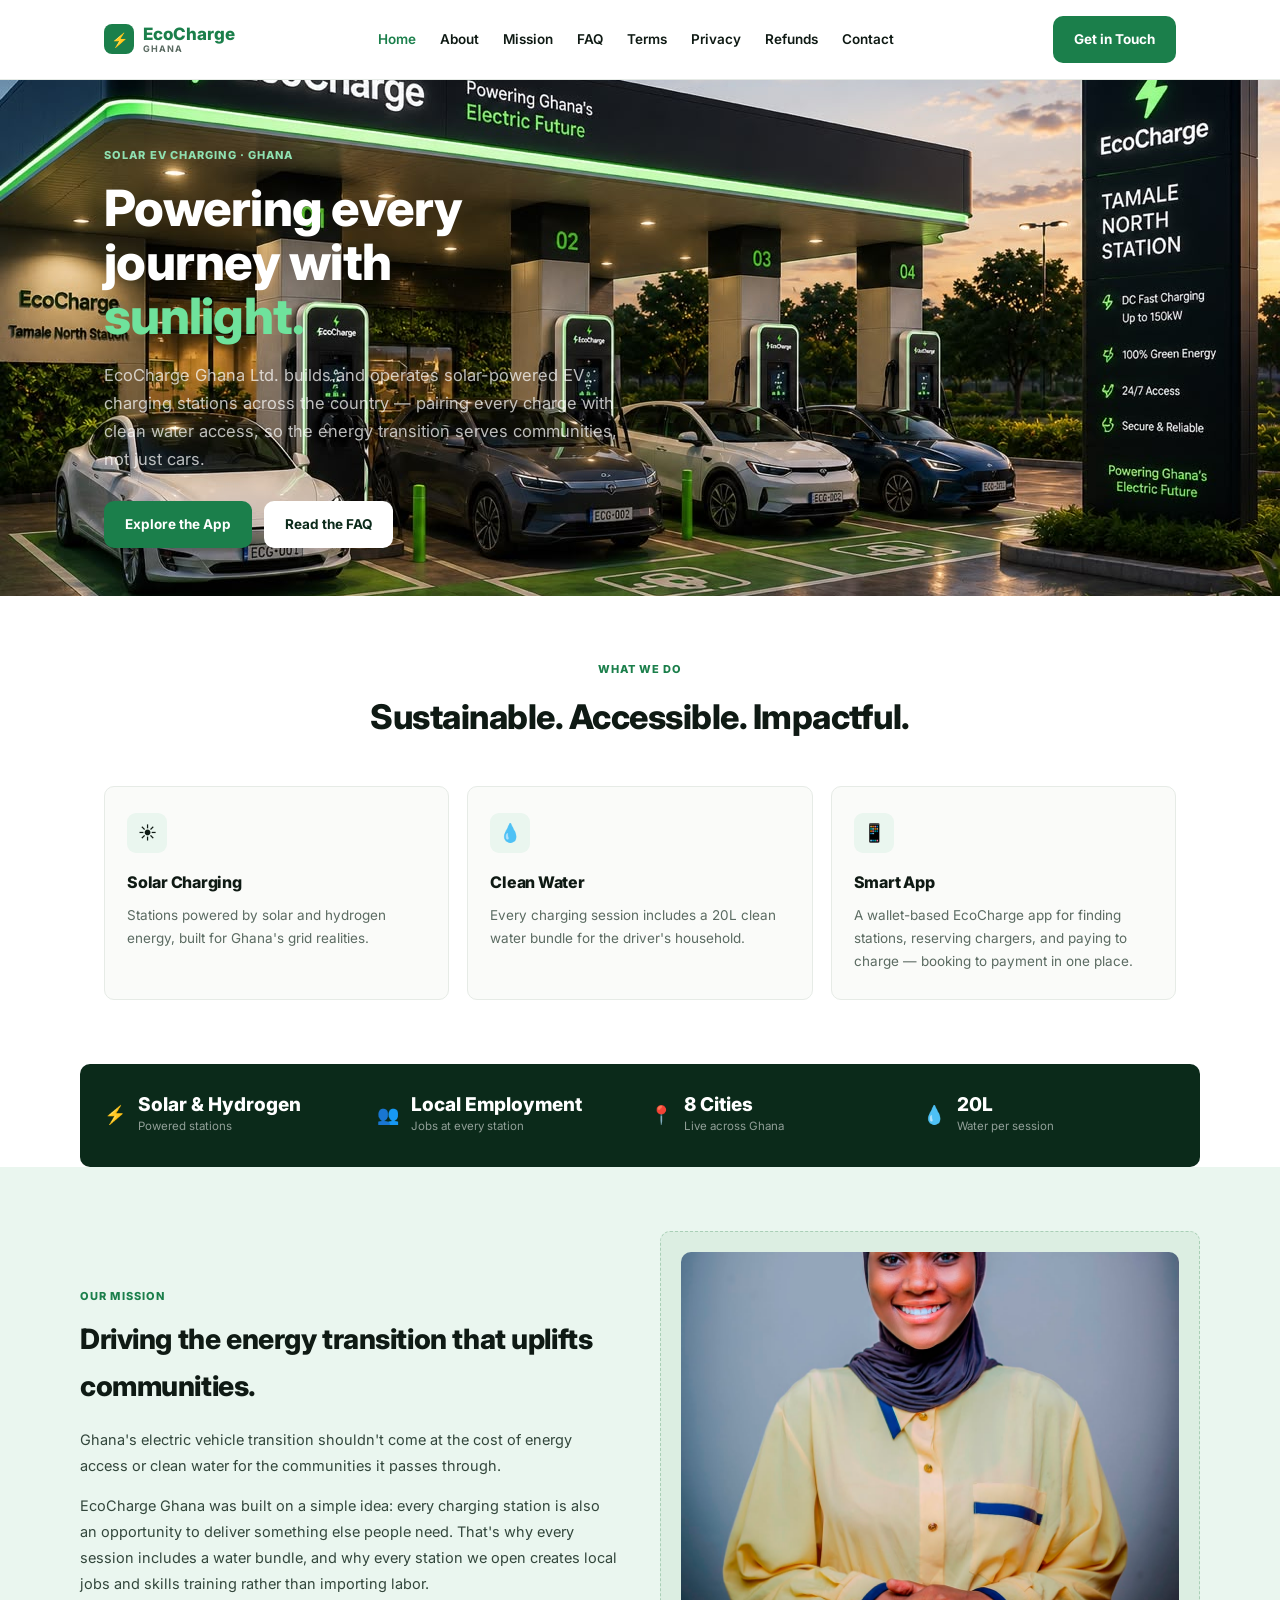
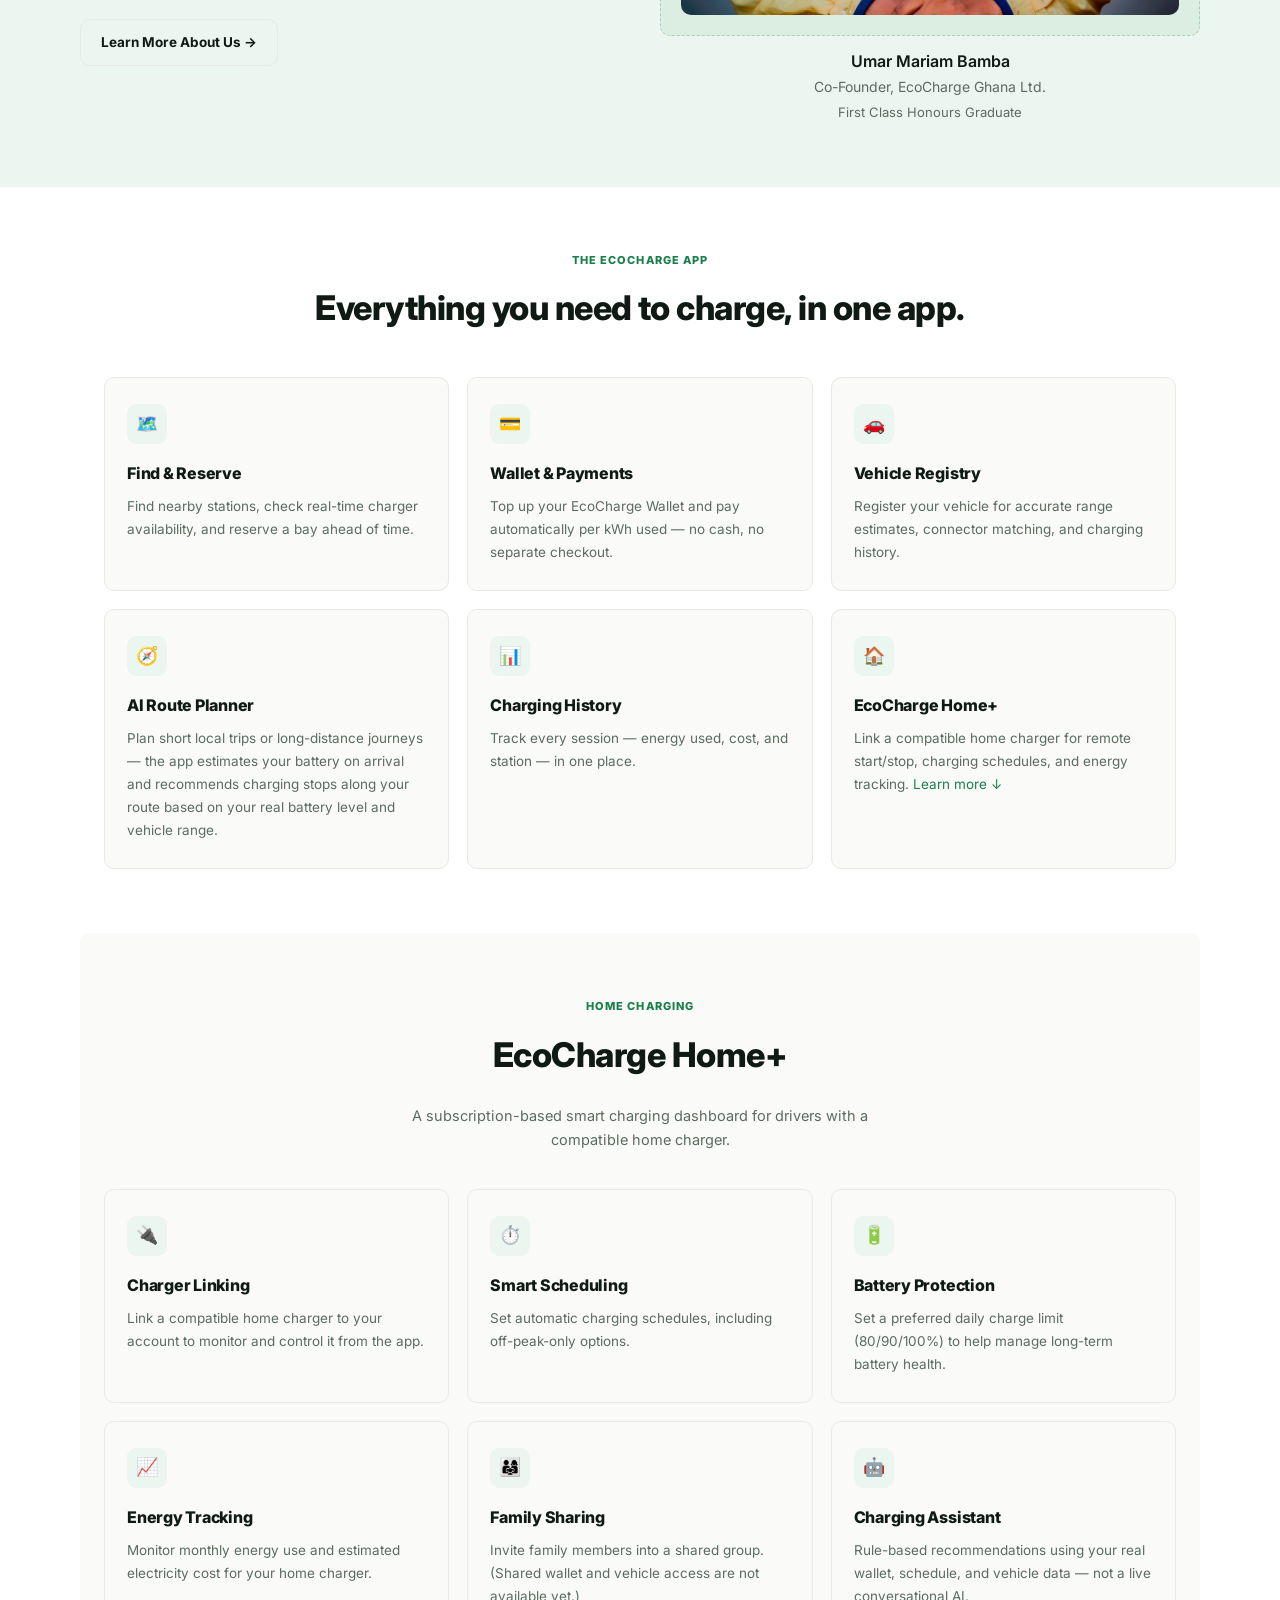
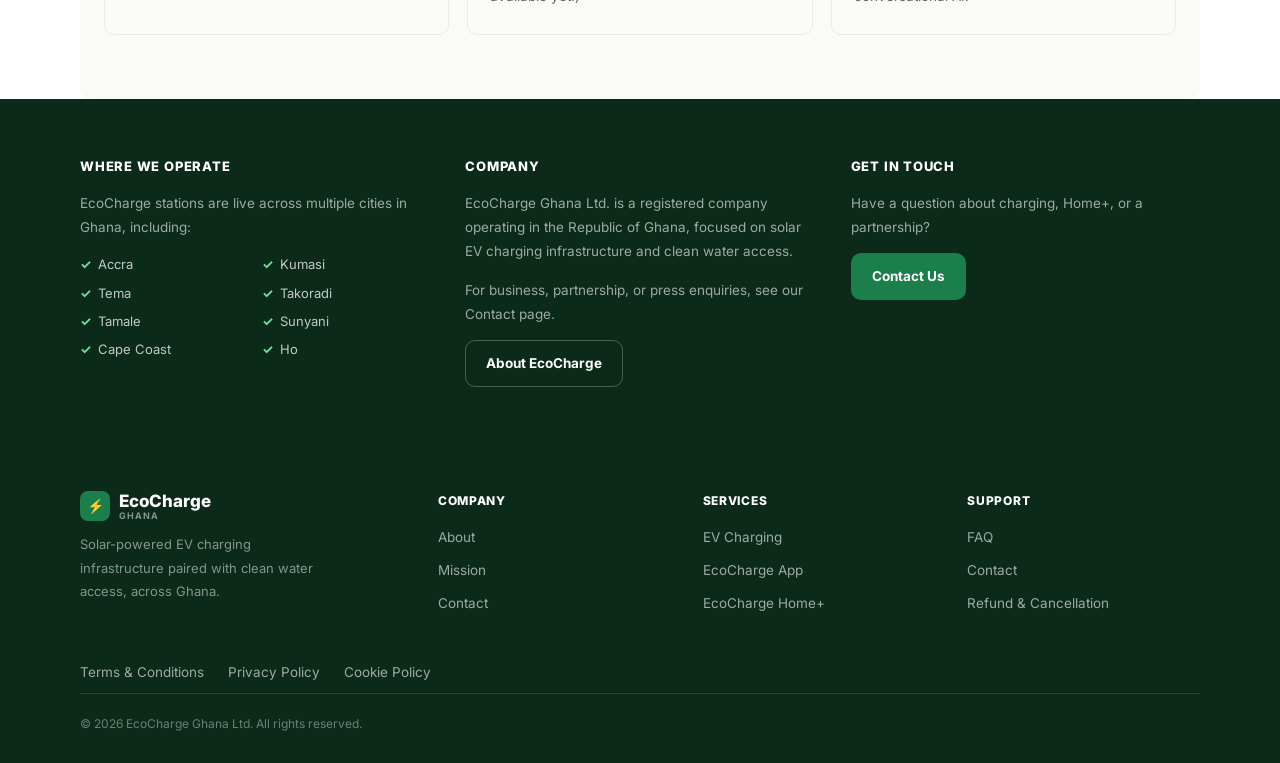
==== commit dc61c1c6: "Update index.html" ====
--- a/index.html
+++ b/index.html
@@ -34,7 +34,7 @@
 
 <section class="hero">
   <div class="hero-photo-placeholder">
-    <img src="images/station-hero.jpg" alt="EcoCharge solar EV charging station" style="width:100%; height:100%; object-fit:cover; display:block;">
+    <img src="station-hero.jpg" alt="EcoCharge solar EV charging station" style="width:100%; height:100%; object-fit:cover; display:block;">
   </div>
   <div class="hero-inner">
     <div class="hero-eyebrow">Solar EV Charging · Ghana</div>
@@ -89,7 +89,7 @@
     </div>
        <div>
       <div class="mission-photo-placeholder">
-        <img src="images/cofounder.jpg" alt="Umar Mariam Bamba, Co-Founder of EcoCharge Ghana" style="width:100%; height:100%; object-fit:cover; display:block; border-radius: var(--radius, 12px);">
+        <img src="cofounder.jpg" alt="Umar Mariam Bamba, Co-Founder of EcoCharge Ghana" style="width:100%; height:100%; object-fit:cover; display:block; border-radius: var(--radius, 12px);">
       </div>
       <div style="text-align:center; margin-top:12px;">
         <div style="font-weight:600; font-size:16px;">Umar Mariam Bamba</div>
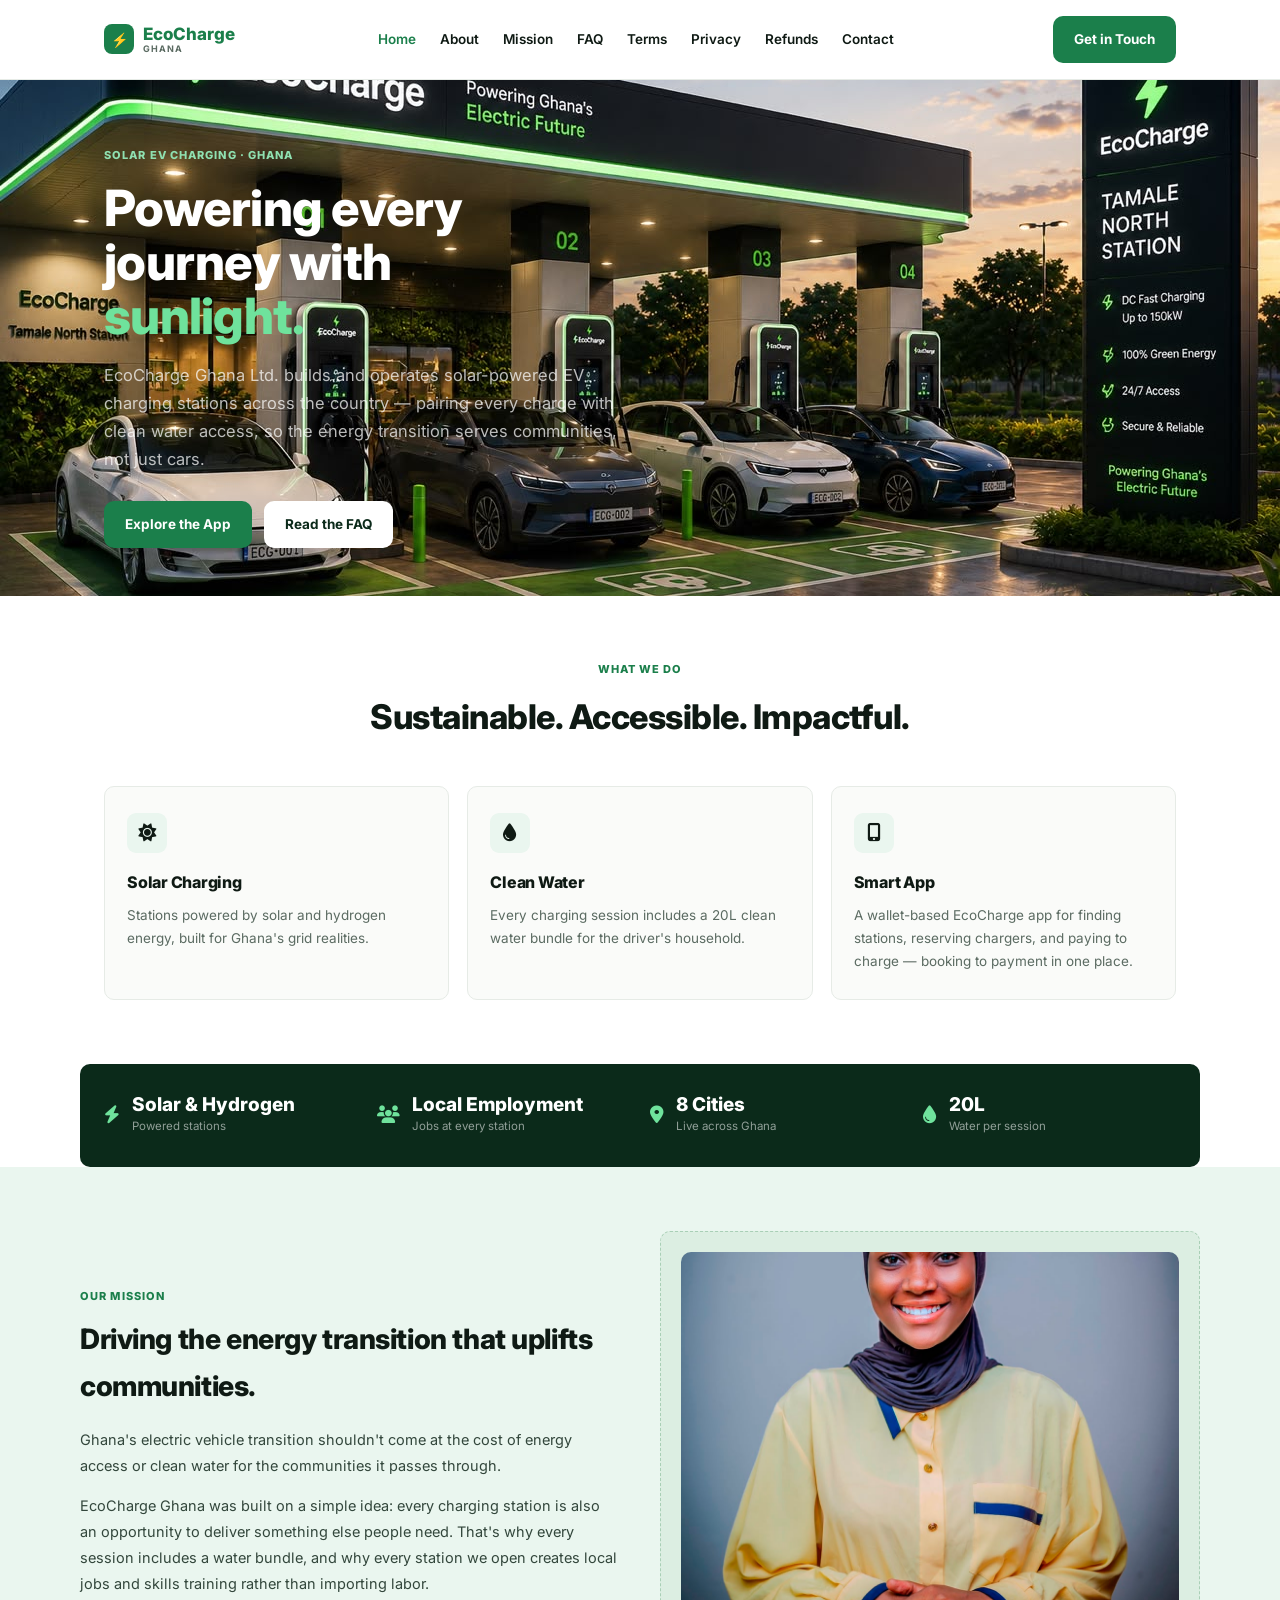
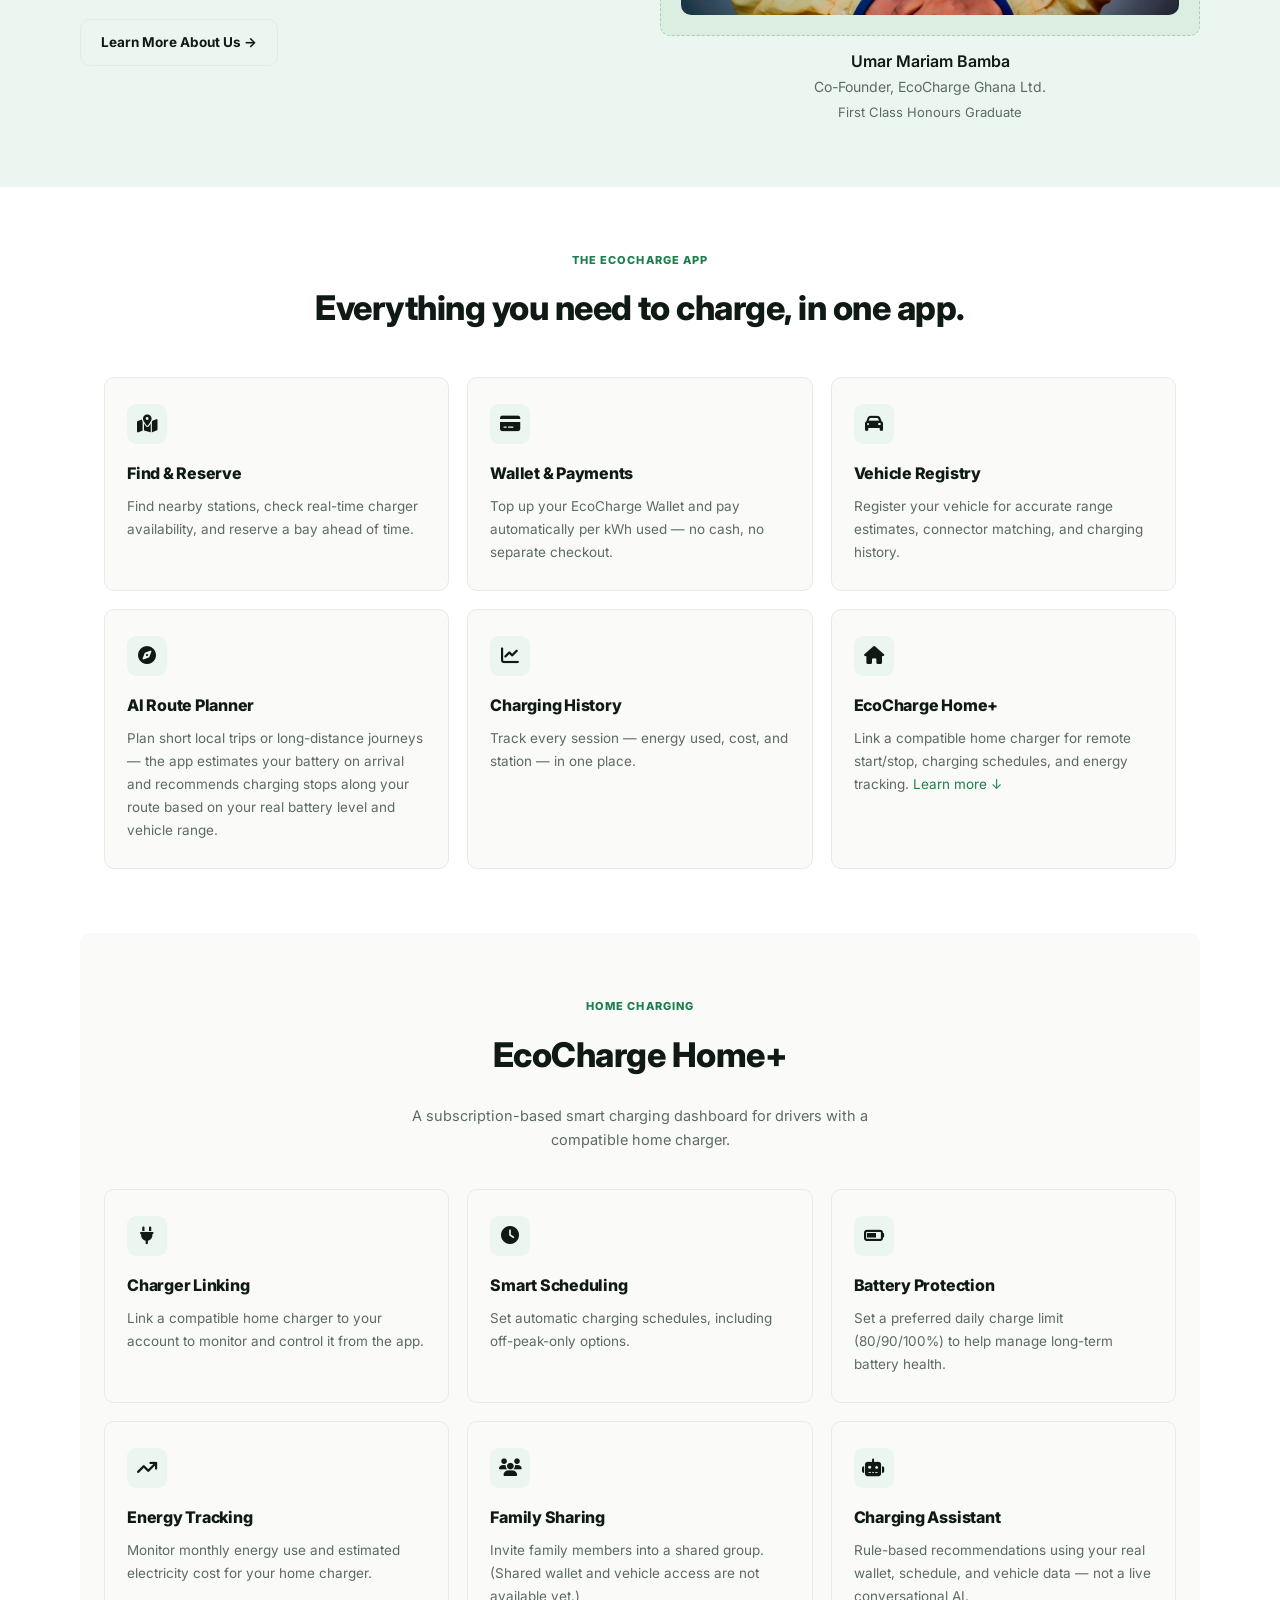
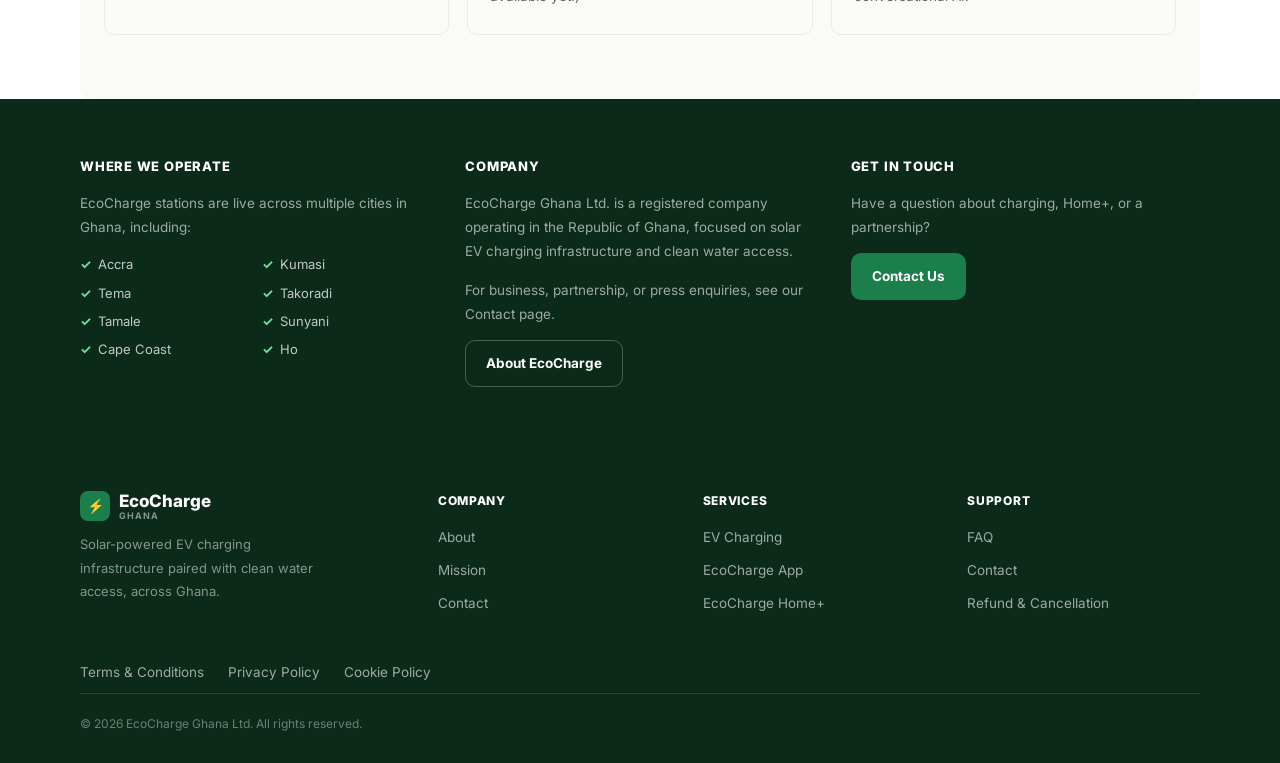
==== commit 5ea52a9a: "Update index.html" ====
--- a/index.html
+++ b/index.html
@@ -6,6 +6,7 @@
 <title>EcoCharge Ghana Ltd. — Solar EV Charging Across Ghana</title>
 <meta name="description" content="EcoCharge Ghana Ltd. operates solar-powered EV charging stations across Ghana, pairing every charge with clean water access and a smart charging app with wallet, reservations, and AI trip planning.">
 <link rel="stylesheet" href="style.css">
+<link rel="stylesheet" href="https://cdnjs.cloudflare.com/ajax/libs/font-awesome/6.5.1/css/all.min.css">
 </head>
 <body>
 
@@ -52,17 +53,17 @@
   <h2 class="section-title">Sustainable. Accessible. Impactful.</h2>
   <div class="grid-3">
     <div class="feature-card">
-      <div class="icon">☀️</div>
+      <div class="icon"><i class="fa-solid fa-sun"></i></div>
       <h3>Solar Charging</h3>
       <p>Stations powered by solar and hydrogen energy, built for Ghana's grid realities.</p>
     </div>
     <div class="feature-card">
-      <div class="icon">💧</div>
+      <div class="icon"><i class="fa-solid fa-droplet"></i></div>
       <h3>Clean Water</h3>
       <p>Every charging session includes a 20L clean water bundle for the driver's household.</p>
     </div>
     <div class="feature-card">
-      <div class="icon">📱</div>
+      <div class="icon"><i class="fa-solid fa-mobile-screen-button"></i></div>
       <h3>Smart App</h3>
       <p>A wallet-based EcoCharge app for finding stations, reserving chargers, and paying to charge — booking to payment in one place.</p>
     </div>
@@ -71,10 +72,10 @@
 
 <div style="padding: 0 24px;">
   <div class="stat-band">
-    <div class="stat-item"><span class="stat-icon">⚡</span><div><div class="stat-num">Solar &amp; Hydrogen</div><div class="stat-label">Powered stations</div></div></div>
-    <div class="stat-item"><span class="stat-icon">👥</span><div><div class="stat-num">Local Employment</div><div class="stat-label">Jobs at every station</div></div></div>
-    <div class="stat-item"><span class="stat-icon">📍</span><div><div class="stat-num">8 Cities</div><div class="stat-label">Live across Ghana</div></div></div>
-    <div class="stat-item"><span class="stat-icon">💧</span><div><div class="stat-num">20L</div><div class="stat-label">Water per session</div></div></div>
+    <div class="stat-item"><span class="stat-icon"><i class="fa-solid fa-bolt"></i></span><div><div class="stat-num">Solar &amp; Hydrogen</div><div class="stat-label">Powered stations</div></div></div>
+    <div class="stat-item"><span class="stat-icon"><i class="fa-solid fa-users"></i></span><div><div class="stat-num">Local Employment</div><div class="stat-label">Jobs at every station</div></div></div>
+    <div class="stat-item"><span class="stat-icon"><i class="fa-solid fa-location-dot"></i></span><div><div class="stat-num">8 Cities</div><div class="stat-label">Live across Ghana</div></div></div>
+    <div class="stat-item"><span class="stat-icon"><i class="fa-solid fa-droplet"></i></span><div><div class="stat-num">20L</div><div class="stat-label">Water per session</div></div></div>
   </div>
 </div>
 
@@ -87,7 +88,7 @@
       <p>EcoCharge Ghana was built on a simple idea: every charging station is also an opportunity to deliver something else people need. That's why every session includes a water bundle, and why every station we open creates local jobs and skills training rather than importing labor.</p>
       <a href="contact.html" class="btn btn-outline" style="margin-top:8px;">Learn More About Us →</a>
     </div>
-       <div>
+    <div>
       <div class="mission-photo-placeholder">
         <img src="cofounder.jpg" alt="Umar Mariam Bamba, Co-Founder of EcoCharge Ghana" style="width:100%; height:100%; object-fit:cover; display:block; border-radius: var(--radius, 12px);">
       </div>
@@ -105,32 +106,32 @@
   <h2 class="section-title">Everything you need to charge, in one app.</h2>
   <div class="grid-3">
     <div class="feature-card">
-      <div class="icon">🗺️</div>
+      <div class="icon"><i class="fa-solid fa-map-location-dot"></i></div>
       <h3>Find &amp; Reserve</h3>
       <p>Find nearby stations, check real-time charger availability, and reserve a bay ahead of time.</p>
     </div>
     <div class="feature-card">
-      <div class="icon">💳</div>
+      <div class="icon"><i class="fa-solid fa-credit-card"></i></div>
       <h3>Wallet &amp; Payments</h3>
       <p>Top up your EcoCharge Wallet and pay automatically per kWh used — no cash, no separate checkout.</p>
     </div>
     <div class="feature-card">
-      <div class="icon">🚗</div>
+      <div class="icon"><i class="fa-solid fa-car"></i></div>
       <h3>Vehicle Registry</h3>
       <p>Register your vehicle for accurate range estimates, connector matching, and charging history.</p>
     </div>
     <div class="feature-card">
-      <div class="icon">🧭</div>
+      <div class="icon"><i class="fa-solid fa-compass"></i></div>
       <h3>AI Route Planner</h3>
       <p>Plan short local trips or long-distance journeys — the app estimates your battery on arrival and recommends charging stops along your route based on your real battery level and vehicle range.</p>
     </div>
     <div class="feature-card">
-      <div class="icon">📊</div>
+      <div class="icon"><i class="fa-solid fa-chart-line"></i></div>
       <h3>Charging History</h3>
       <p>Track every session — energy used, cost, and station — in one place.</p>
     </div>
     <div class="feature-card">
-      <div class="icon">🏠</div>
+      <div class="icon"><i class="fa-solid fa-house"></i></div>
       <h3>EcoCharge Home+</h3>
       <p>Link a compatible home charger for remote start/stop, charging schedules, and energy tracking. <a href="index.html#homeplus">Learn more ↓</a></p>
     </div>
@@ -145,32 +146,32 @@
   </p>
   <div class="grid-3">
     <div class="feature-card">
-      <div class="icon">🔌</div>
+      <div class="icon"><i class="fa-solid fa-plug"></i></div>
       <h3>Charger Linking</h3>
       <p>Link a compatible home charger to your account to monitor and control it from the app.</p>
     </div>
     <div class="feature-card">
-      <div class="icon">⏱️</div>
+      <div class="icon"><i class="fa-solid fa-clock"></i></div>
       <h3>Smart Scheduling</h3>
       <p>Set automatic charging schedules, including off-peak-only options.</p>
     </div>
     <div class="feature-card">
-      <div class="icon">🔋</div>
+      <div class="icon"><i class="fa-solid fa-battery-three-quarters"></i></div>
       <h3>Battery Protection</h3>
       <p>Set a preferred daily charge limit (80/90/100%) to help manage long-term battery health.</p>
     </div>
     <div class="feature-card">
-      <div class="icon">📈</div>
+      <div class="icon"><i class="fa-solid fa-arrow-trend-up"></i></div>
       <h3>Energy Tracking</h3>
       <p>Monitor monthly energy use and estimated electricity cost for your home charger.</p>
     </div>
     <div class="feature-card">
-      <div class="icon">👨‍👩‍👧</div>
+      <div class="icon"><i class="fa-solid fa-users"></i></div>
       <h3>Family Sharing</h3>
       <p>Invite family members into a shared group. (Shared wallet and vehicle access are not available yet.)</p>
     </div>
     <div class="feature-card">
-      <div class="icon">🤖</div>
+      <div class="icon"><i class="fa-solid fa-robot"></i></div>
       <h3>Charging Assistant</h3>
       <p>Rule-based recommendations using your real wallet, schedule, and vehicle data — not a live conversational AI.</p>
     </div>
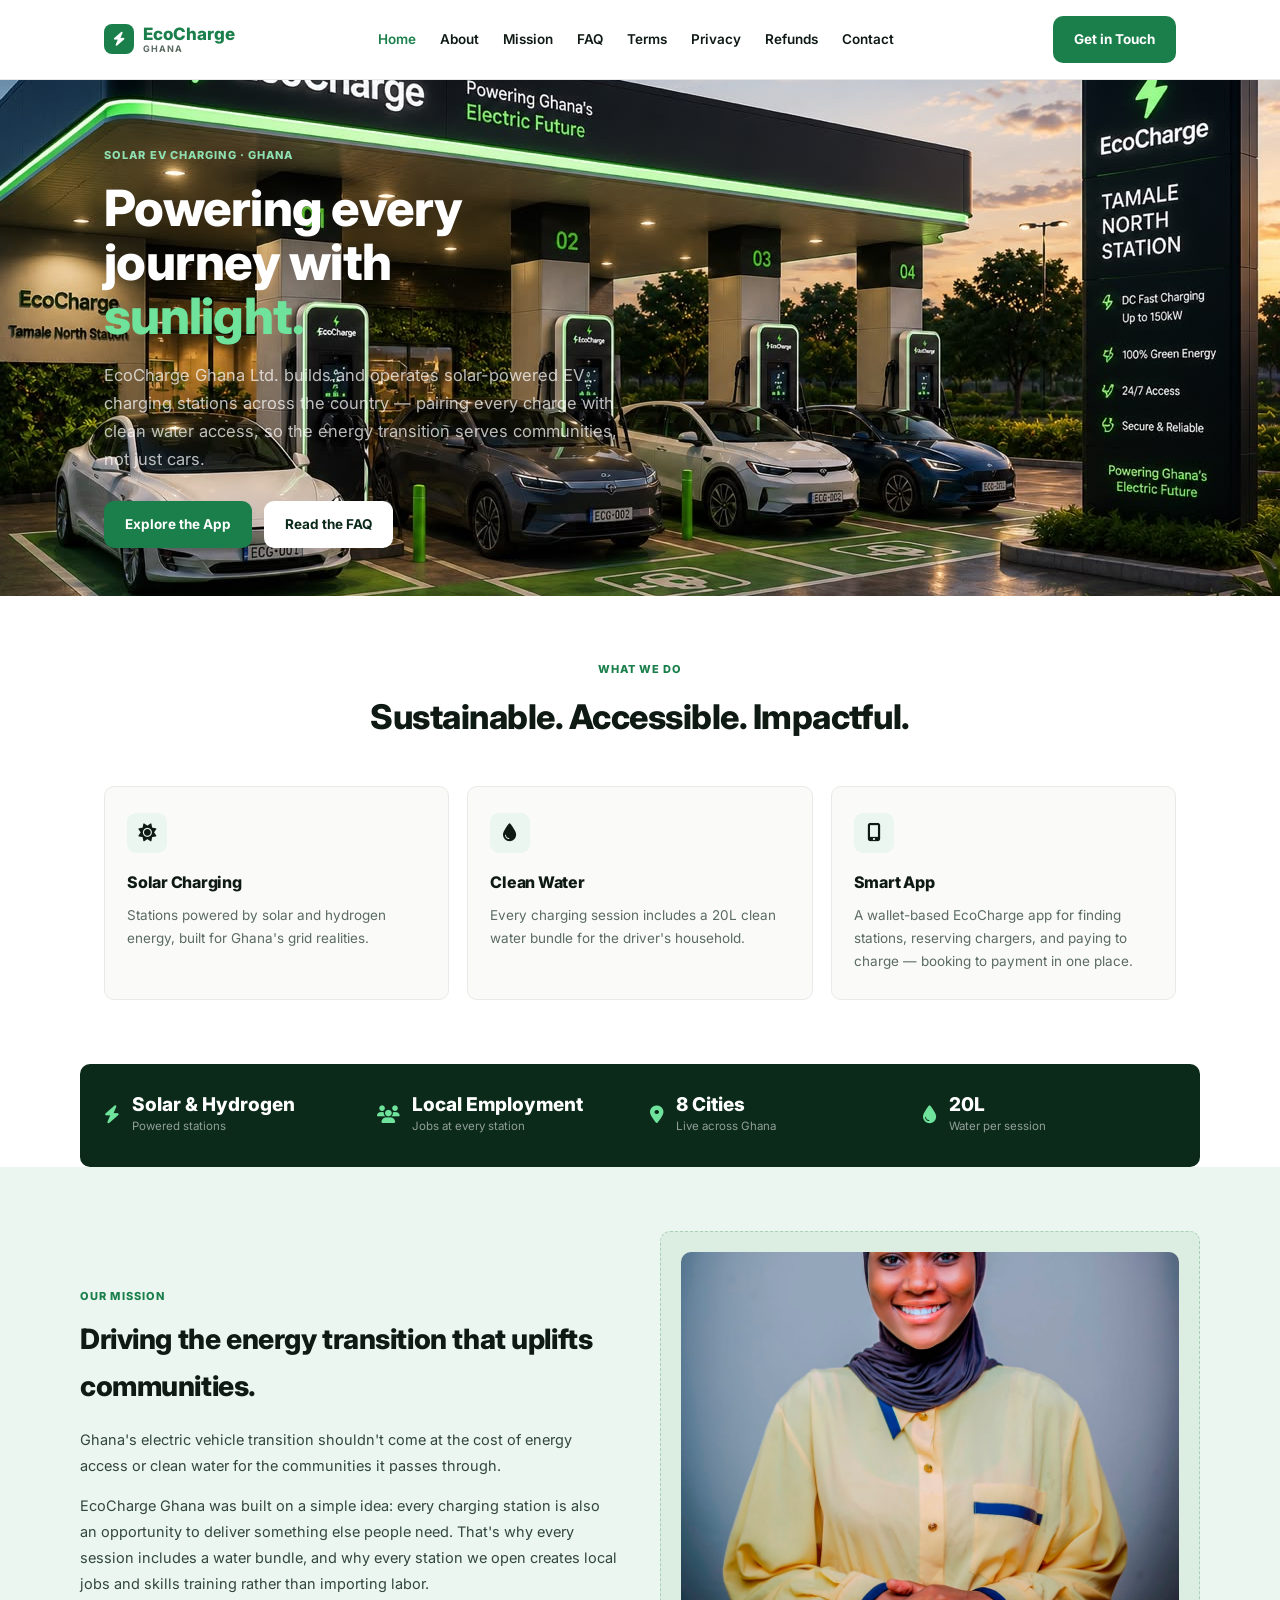
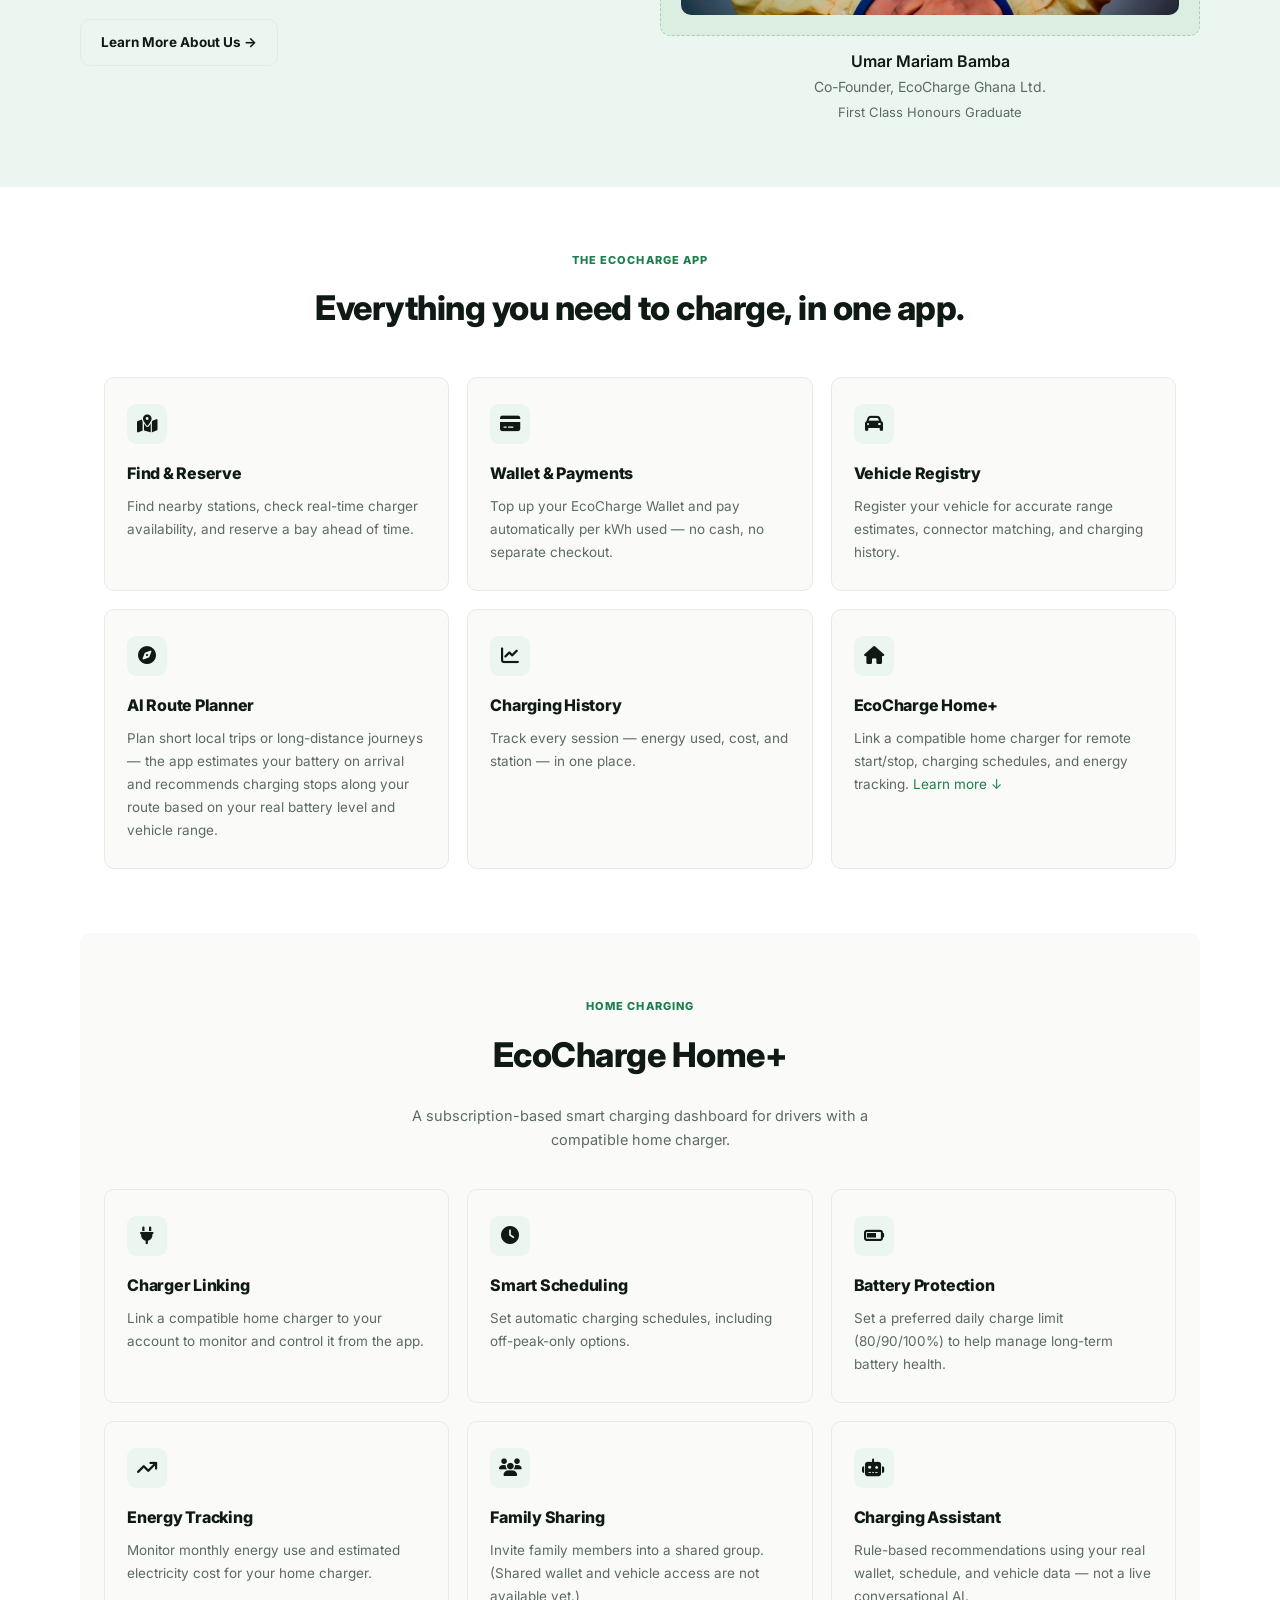
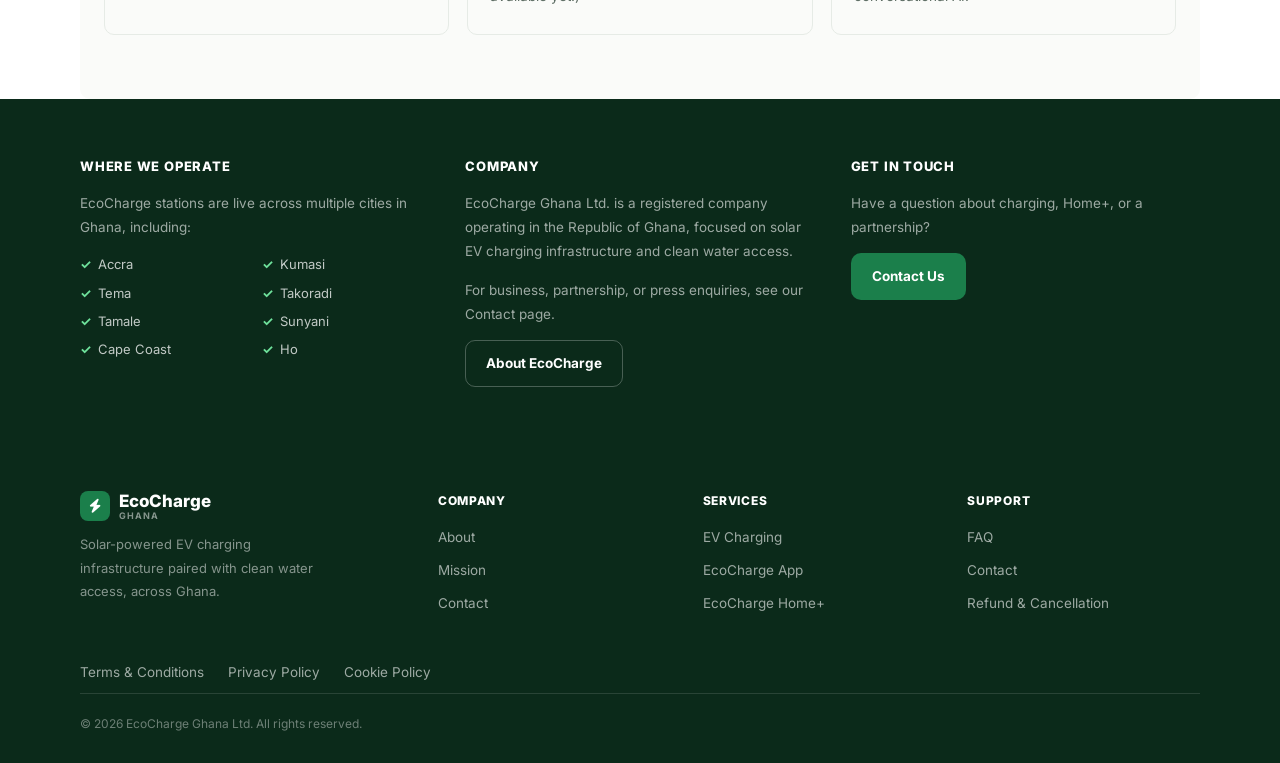
==== commit 1e681ad0: "Update index.html" ====
--- a/index.html
+++ b/index.html
@@ -13,7 +13,7 @@
 <header class="site">
   <div class="nav-wrap">
     <a href="index.html" class="brand">
-      <div class="mark">⚡</div>
+      <div class="mark"><i class="fa-solid fa-bolt"></i></div>
       <div class="name">EcoCharge<span class="sub">GHANA</span></div>
     </a>
     <button class="nav-toggle" aria-label="Toggle menu" onclick="document.querySelector('nav.links').classList.toggle('open')">
@@ -207,7 +207,7 @@
 <footer class="site">
   <div class="footer-inner">
     <div>
-      <div class="brand"><div class="mark">⚡</div><div class="name">EcoCharge<span class="sub" style="color:rgba(255,255,255,0.5);">GHANA</span></div></div>
+      <div class="brand"><div class="mark"><i class="fa-solid fa-bolt"></i></div><div class="name">EcoCharge<span class="sub" style="color:rgba(255,255,255,0.5);">GHANA</span></div></div>
       <p class="desc">Solar-powered EV charging infrastructure paired with clean water access, across Ghana.</p>
     </div>
     <div class="footer-col">
